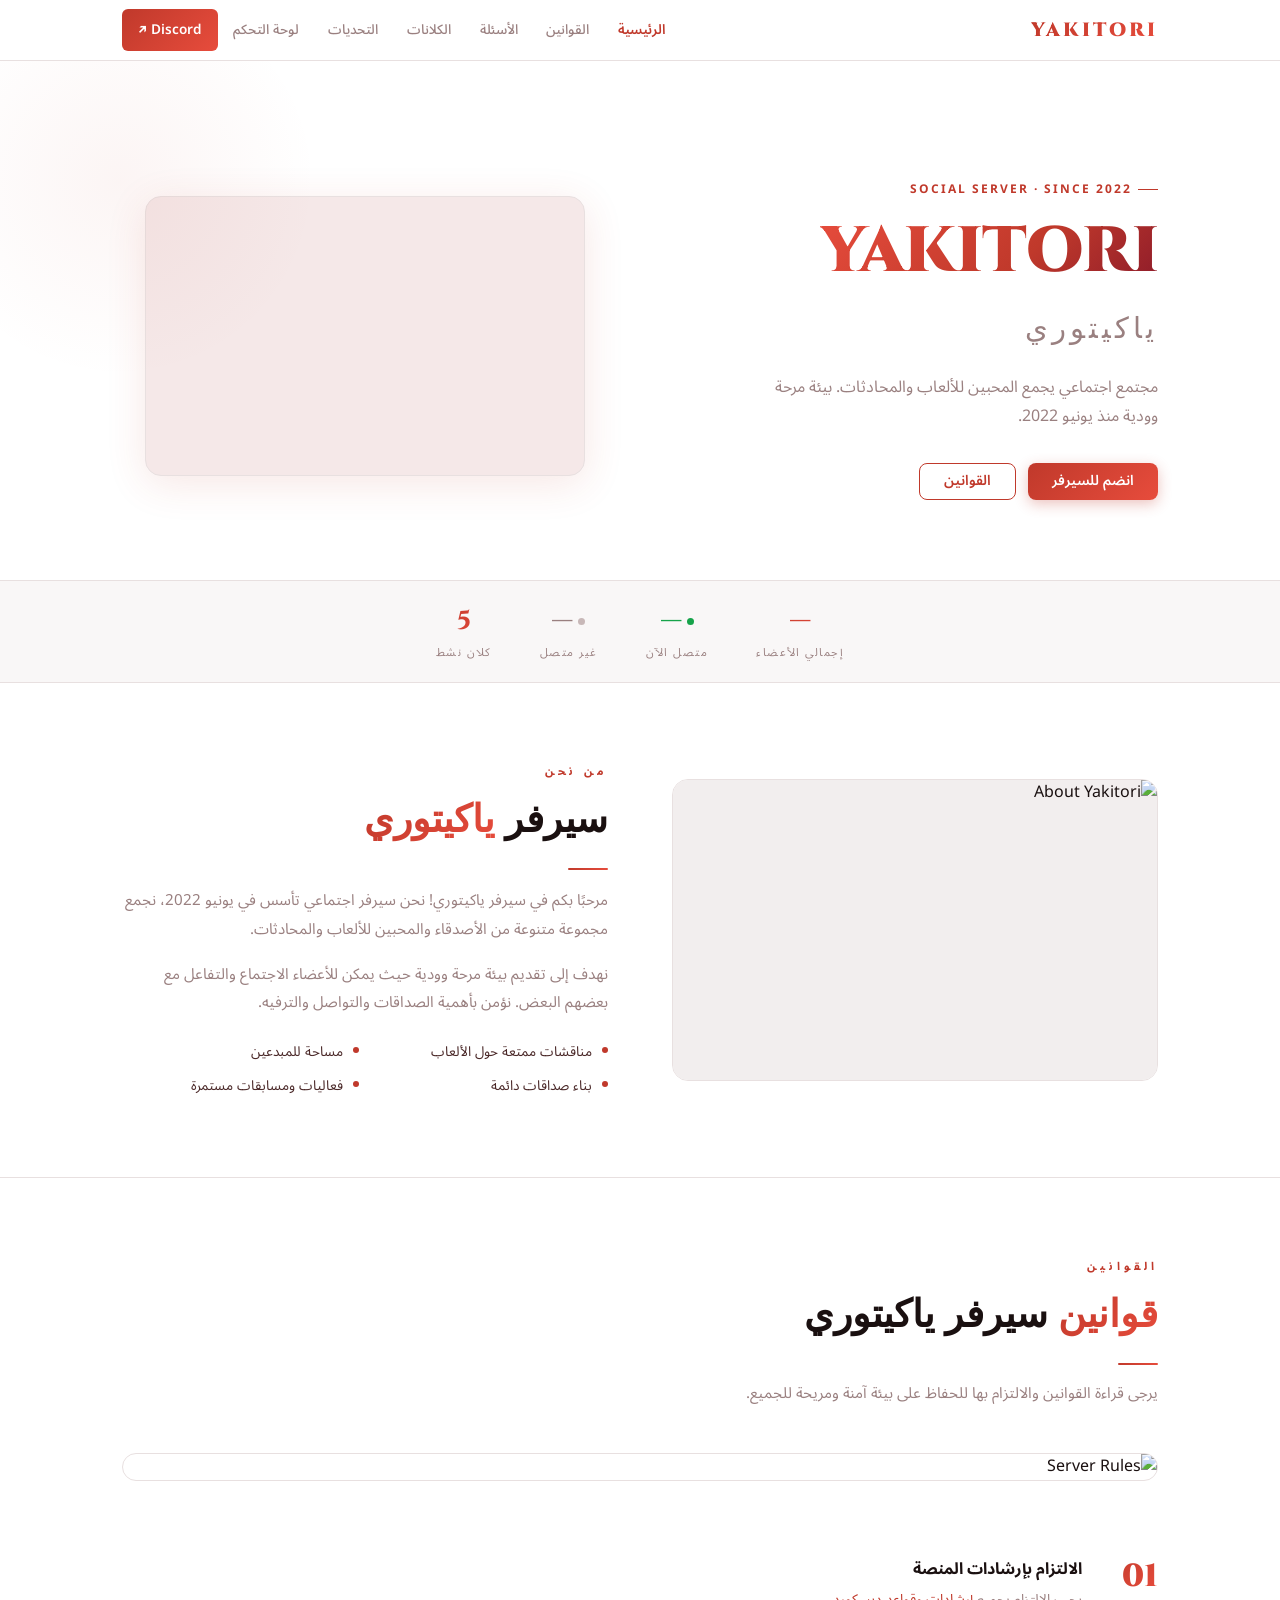
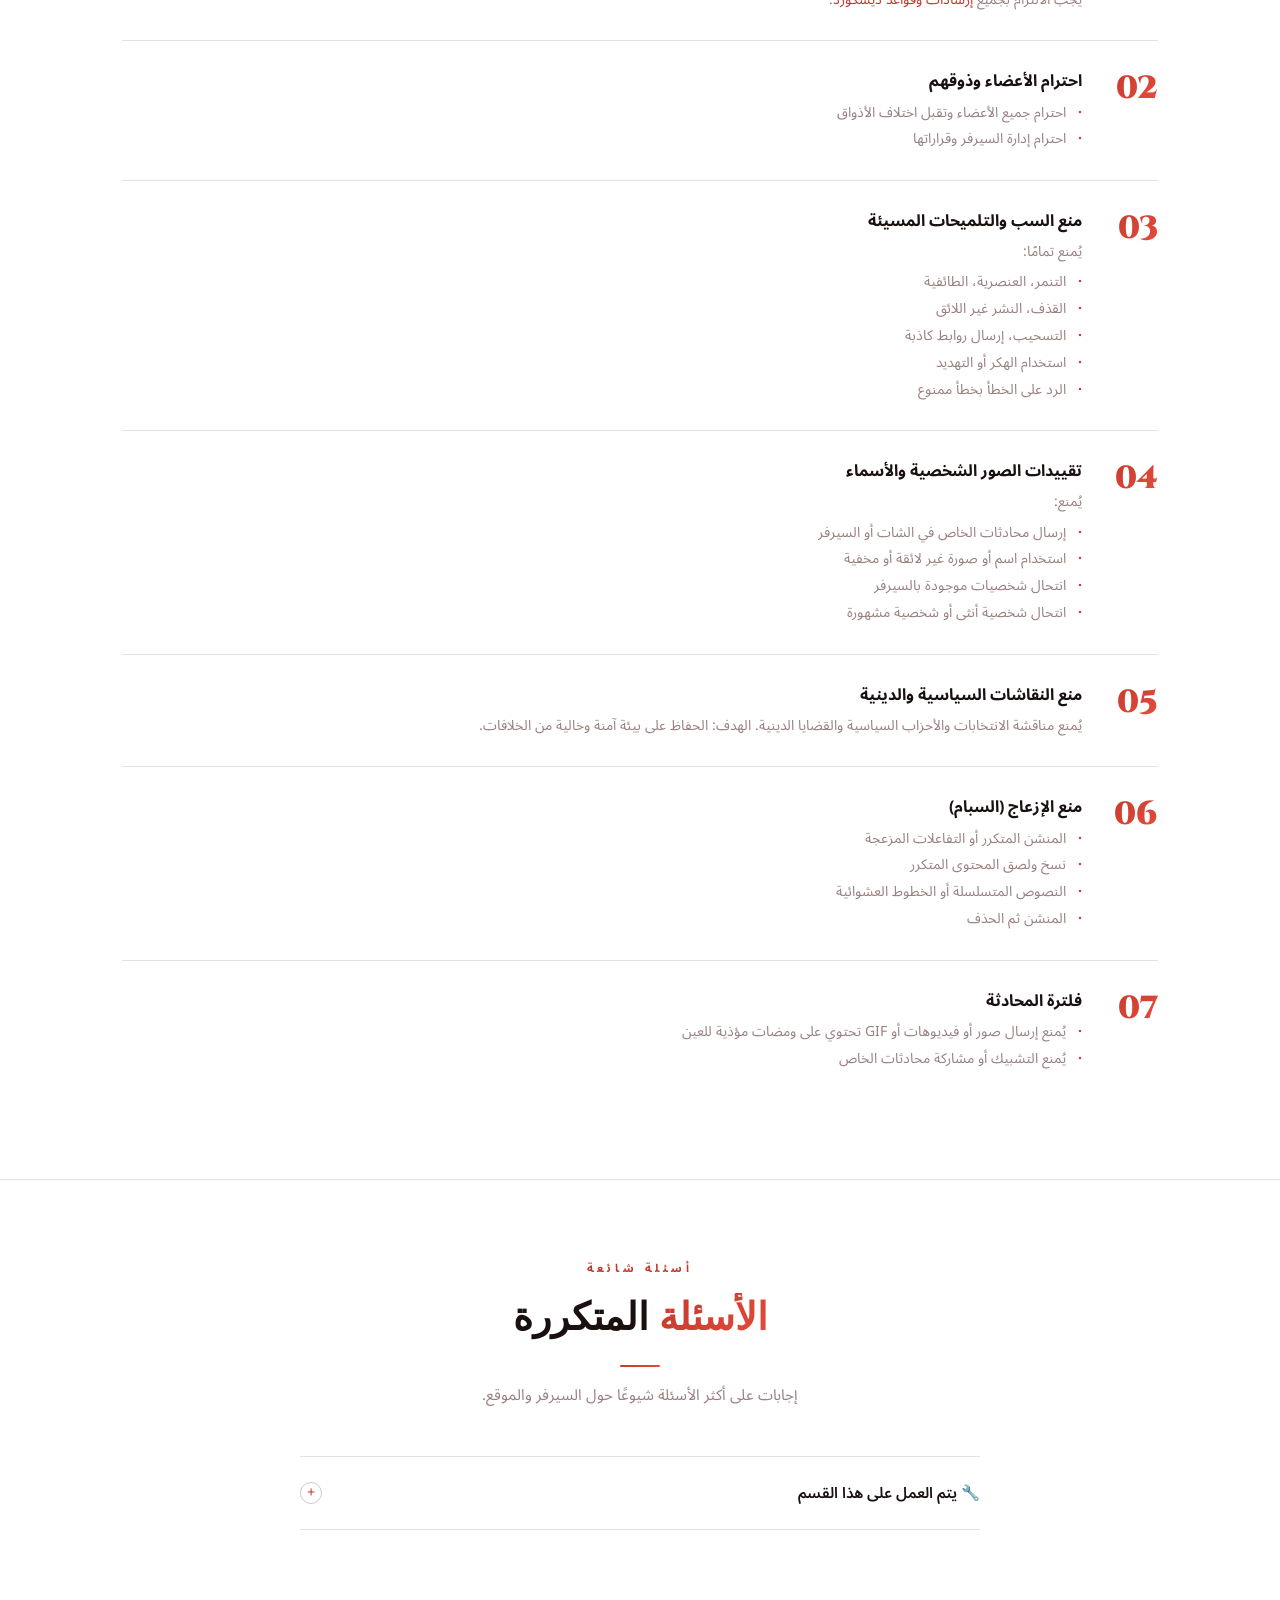
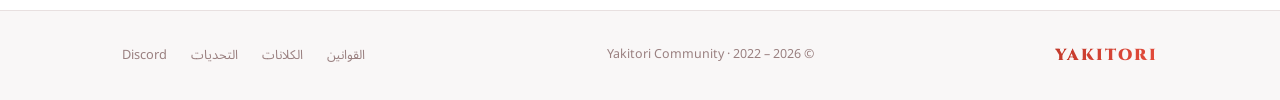
==== index.html @ 45f0eef2 "Create index.html" ====
<!DOCTYPE html>
<html lang="ar" dir="rtl">
<head>
<meta charset="UTF-8">
<meta name="viewport" content="width=device-width,initial-scale=1">
<title>Yakitori — الرئيسية</title>
<link rel="stylesheet" href="styles.css">
</head>
<body>

<!-- NAV -->
<nav>
  <div class="nav-inner">
    <a href="index.html" class="nav-logo">YAKITORI</a>
    <ul class="nav-links">
      <li><a href="index.html" class="active">الرئيسية</a></li>
      <li><a href="index.html#rules">القوانين</a></li>
      <li><a href="index.html#faq">الأسئلة</a></li>
      <li><a href="clans.html">الكلانات</a></li>
      <li><a href="challenges.html">التحديات</a></li>
      <li><a href="dashboard.html">لوحة التحكم</a></li>
      <li><a href="#" class="nav-discord">Discord ↗</a></li>
    </ul>
    <button class="nav-menu-btn" onclick="toggleMobileNav()">☰</button>
  </div>
  <div class="nav-mobile" id="mobileNav">
    <a href="index.html">الرئيسية</a>
    <a href="index.html#rules">القوانين</a>
    <a href="index.html#faq">الأسئلة</a>
    <a href="clans.html">الكلانات</a>
    <a href="challenges.html">التحديات</a>
    <a href="dashboard.html">لوحة التحكم</a>
    <a href="#">Discord ↗</a>
  </div>
</nav>

<!-- HERO -->
<section class="hero">
  <div class="hero-inner">
    <div class="hero-text">
      <div class="hero-tag">Social Server · Since 2022</div>
      <h1>
        <span class="grad">YAKITORI</span><br>
        <span style="font-size:.45em;font-weight:400;letter-spacing:4px;color:var(--muted)">ياكيتوري</span>
      </h1>
      <p class="hero-desc">مجتمع اجتماعي يجمع المحبين للألعاب والمحادثات. بيئة مرحة وودية منذ يونيو 2022.</p>
      <div class="hero-btns">
        <a href="#" class="btn btn-primary">انضم للسيرفر</a>
        <a href="index.html#rules" class="btn btn-outline">القوانين</a>
      </div>
    </div>
    <div class="hero-visual">
      <div class="hero-img-wrap">
        <img src="assets/server-rules-banner.webp" alt="Yakitori" onerror="this.style.display='none';this.parentElement.style.background='var(--red-dim)';this.parentElement.style.minHeight='280px'">
      </div>
    </div>
  </div>
</section>

<!-- STATS BAR -->
<div class="stats-bar">
  <div class="stats-inner">
    <div class="stat-item">
      <div class="stat-num red" id="totalMembers">—</div>
      <div class="stat-label">إجمالي الأعضاء</div>
    </div>
    <div class="stat-item">
      <div class="stat-num green"><span class="dot green"></span> <span id="onlineCount">—</span></div>
      <div class="stat-label">متصل الآن</div>
    </div>
    <div class="stat-item">
      <div class="stat-num gray"><span class="dot gray"></span> <span id="offlineCount">—</span></div>
      <div class="stat-label">غير متصل</div>
    </div>
    <div class="stat-item">
      <div class="stat-num red" id="clanCount">5</div>
      <div class="stat-label">كلان نشط</div>
    </div>
  </div>
</div>

<!-- ABOUT -->
<section class="section" id="about">
  <div class="page">
    <div class="about-grid">
      <div class="about-img">
        <img src="assets/about-banner.webp" alt="About Yakitori" onerror="this.style.height='300px';this.style.background='var(--light)';this.style.display='block'">
      </div>
      <div class="about-text">
        <div class="sec-label">من نحن</div>
        <h2 class="sec-title">سيرفر <span class="grad">ياكيتوري</span></h2>
        <div class="divider"></div>
        <p>مرحبًا بكم في سيرفر ياكيتوري! نحن سيرفر اجتماعي تأسس في يونيو 2022، نجمع مجموعة متنوعة من الأصدقاء والمحبين للألعاب والمحادثات.</p>
        <p>نهدف إلى تقديم بيئة مرحة وودية حيث يمكن للأعضاء الاجتماع والتفاعل مع بعضهم البعض. نؤمن بأهمية الصداقات والتواصل والترفيه.</p>
        <div class="about-features">
          <div class="about-feat"><div class="about-feat-dot"></div><span>مناقشات ممتعة حول الألعاب</span></div>
          <div class="about-feat"><div class="about-feat-dot"></div><span>مساحة للمبدعين</span></div>
          <div class="about-feat"><div class="about-feat-dot"></div><span>بناء صداقات دائمة</span></div>
          <div class="about-feat"><div class="about-feat-dot"></div><span>فعاليات ومسابقات مستمرة</span></div>
        </div>
      </div>
    </div>
  </div>
</section>

<hr class="sep" style="margin:0">

<!-- RULES -->
<section class="section" id="rules">
  <div class="page">
    <div class="sec-header">
      <div class="sec-label">القوانين</div>
      <h2 class="sec-title"><span class="grad">قوانين</span> سيرفر ياكيتوري</h2>
      <div class="divider"></div>
      <p class="sec-sub">يرجى قراءة القوانين والالتزام بها للحفاظ على بيئة آمنة ومريحة للجميع.</p>
    </div>

    <div class="rules-hero">
      <img src="assets/server-rules-banner.webp" alt="Server Rules">
    </div>

    <div class="rule-list">
      <div class="rule-item">
        <div class="rule-num">01</div>
        <div class="rule-body">
          <h3>الالتزام بإرشادات المنصة</h3>
          <p>يجب الالتزام بجميع <a href="https://discord.com/terms" style="color:var(--red)">إرشادات وقواعد ديسكورد</a>.</p>
        </div>
      </div>
      <div class="rule-item">
        <div class="rule-num">02</div>
        <div class="rule-body">
          <h3>احترام الأعضاء وذوقهم</h3>
          <ul>
            <li>احترام جميع الأعضاء وتقبل اختلاف الأذواق</li>
            <li>احترام إدارة السيرفر وقراراتها</li>
          </ul>
        </div>
      </div>
      <div class="rule-item">
        <div class="rule-num">03</div>
        <div class="rule-body">
          <h3>منع السب والتلميحات المسيئة</h3>
          <p>يُمنع تمامًا:</p>
          <ul>
            <li>التنمر، العنصرية، الطائفية</li>
            <li>القذف، النشر غير اللائق</li>
            <li>التسحيب، إرسال روابط كاذبة</li>
            <li>استخدام الهكر أو التهديد</li>
            <li>الرد على الخطأ بخطأ ممنوع</li>
          </ul>
        </div>
      </div>
      <div class="rule-item">
        <div class="rule-num">04</div>
        <div class="rule-body">
          <h3>تقييدات الصور الشخصية والأسماء</h3>
          <p>يُمنع:</p>
          <ul>
            <li>إرسال محادثات الخاص في الشات أو السيرفر</li>
            <li>استخدام اسم أو صورة غير لائقة أو مخفية</li>
            <li>انتحال شخصيات موجودة بالسيرفر</li>
            <li>انتحال شخصية أنثى أو شخصية مشهورة</li>
          </ul>
        </div>
      </div>
      <div class="rule-item">
        <div class="rule-num">05</div>
        <div class="rule-body">
          <h3>منع النقاشات السياسية والدينية</h3>
          <p>يُمنع مناقشة الانتخابات والأحزاب السياسية والقضايا الدينية. الهدف: الحفاظ على بيئة آمنة وخالية من الخلافات.</p>
        </div>
      </div>
      <div class="rule-item">
        <div class="rule-num">06</div>
        <div class="rule-body">
          <h3>منع الإزعاج (السبام)</h3>
          <ul>
            <li>المنشن المتكرر أو التفاعلات المزعجة</li>
            <li>نسخ ولصق المحتوى المتكرر</li>
            <li>النصوص المتسلسلة أو الخطوط العشوائية</li>
            <li>المنشن ثم الحذف</li>
          </ul>
        </div>
      </div>
      <div class="rule-item">
        <div class="rule-num">07</div>
        <div class="rule-body">
          <h3>فلترة المحادثة</h3>
          <ul>
            <li>يُمنع إرسال صور أو فيديوهات أو GIF تحتوي على ومضات مؤذية للعين</li>
            <li>يُمنع التشبيك أو مشاركة محادثات الخاص</li>
          </ul>
        </div>
      </div>
    </div>
  </div>
</section>

<hr class="sep" style="margin:0">

<!-- FAQ -->
<section class="section" id="faq">
  <div class="page">
    <div class="sec-header center">
      <div class="sec-label">أسئلة شائعة</div>
      <h2 class="sec-title"><span class="grad">الأسئلة</span> المتكررة</h2>
      <div class="divider center"></div>
      <p class="sec-sub">إجابات على أكثر الأسئلة شيوعًا حول السيرفر والموقع.</p>
    </div>
    <div style="max-width:680px;margin:0 auto">
      <div class="faq-list" id="faqList">
        <!-- يتم العمل عليها -->
        <div class="faq-item">
          <button class="faq-btn" onclick="toggleFaq(this)">
            <span class="faq-q-text">🔧 يتم العمل على هذا القسم</span>
            <span class="faq-icon">+</span>
          </button>
          <div class="faq-answer"><div class="faq-answer-inner">سيتم إضافة الأسئلة الشائعة قريبًا. ترقبوا التحديثات!</div></div>
        </div>
      </div>
    </div>
  </div>
</section>

<!-- FOOTER -->
<footer>
  <div class="footer-inner">
    <div class="footer-logo">YAKITORI</div>
    <div class="footer-copy">© Yakitori Community · 2022 – 2026</div>
    <div class="footer-links">
      <a href="index.html#rules">القوانين</a>
      <a href="clans.html">الكلانات</a>
      <a href="challenges.html">التحديات</a>
      <a href="#">Discord</a>
    </div>
  </div>
</footer>

<div class="toast" id="toast"></div>

<script>
function toggleMobileNav(){
  document.getElementById('mobileNav').classList.toggle('open');
}
function toggleFaq(btn){
  const item = btn.closest('.faq-item');
  const isOpen = item.classList.contains('open');
  document.querySelectorAll('.faq-item.open').forEach(i=>i.classList.remove('open'));
  if(!isOpen) item.classList.add('open');
}
function showToast(msg){
  const t=document.getElementById('toast');
  t.textContent=msg; t.classList.add('show');
  setTimeout(()=>t.classList.remove('show'),3000);
}

// Simulate stats (replace with bot API later)
function loadStats(){
  // TODO: replace with actual Discord bot API endpoint
  document.getElementById('totalMembers').textContent = '—';
  document.getElementById('onlineCount').textContent = '—';
  document.getElementById('offlineCount').textContent = '—';
  // When bot is ready:
  // fetch('/api/stats').then(r=>r.json()).then(d=>{...})
}
loadStats();
</script>
</body>
</html>
---- styles.css ----
@import url('https://fonts.googleapis.com/css2?family=Cinzel:wght@400;600;700;900&family=Noto+Sans+Arabic:wght@300;400;500;600;700&family=Outfit:wght@300;400;500;600;700;800&display=swap');

:root {
  --white:#ffffff;--off:#f9f7f7;--light:#f2eeee;--border:#e8e0e0;--border2:#d4c8c8;
  --red:#c0392b;--red2:#e74c3c;--red-dim:#f5e8e8;--red-mid:#fadada;
  --grad:linear-gradient(135deg,#c0392b,#e74c3c);
  --grad2:linear-gradient(135deg,#e74c3c,#c0392b 60%,#8b1a2a);
  --text:#1a1010;--text2:#4a2828;--muted:#9a8080;--muted2:#c8b8b8;
  --radius:8px;--radius-lg:16px;
  --shadow:0 2px 16px rgba(192,57,43,0.08);--shadow2:0 8px 40px rgba(192,57,43,0.12);
}
*,*::before,*::after{box-sizing:border-box;margin:0;padding:0}
html{scroll-behavior:smooth}
body{font-family:'Noto Sans Arabic','Outfit',sans-serif;background:var(--white);color:var(--text);direction:rtl;line-height:1.6;overflow-x:hidden;-webkit-font-smoothing:antialiased}
img{display:block;max-width:100%}
a{text-decoration:none;color:inherit}
.en{font-family:'Cinzel','Outfit',serif;direction:ltr;display:inline-block}

/* NAV */
nav{position:sticky;top:0;z-index:200;background:rgba(255,255,255,0.93);backdrop-filter:blur(16px);border-bottom:1px solid var(--border)}
.nav-inner{max-width:1100px;margin:0 auto;padding:0 2rem;height:60px;display:flex;align-items:center;justify-content:space-between}
.nav-logo{font-family:'Cinzel',serif;font-weight:900;font-size:1.2rem;letter-spacing:3px;background:var(--grad);-webkit-background-clip:text;-webkit-text-fill-color:transparent;background-clip:text;text-transform:uppercase}
.nav-links{display:flex;align-items:center;gap:.1rem;list-style:none}
.nav-links a{padding:.4rem .85rem;font-size:.85rem;font-weight:500;color:var(--muted);border-radius:6px;transition:all .2s;white-space:nowrap}
.nav-links a:hover{color:var(--red);background:var(--red-dim)}
.nav-links a.active{color:var(--red);font-weight:600}
.nav-discord{background:var(--grad)!important;color:white!important;font-weight:600!important;padding:.4rem 1rem!important}
.nav-discord:hover{opacity:.88;transform:translateY(-1px)}
.nav-menu-btn{display:none;background:none;border:none;cursor:pointer;color:var(--text);font-size:1.4rem;line-height:1}
.nav-mobile{display:none;flex-direction:column;background:white;border-bottom:1px solid var(--border);padding:.75rem 2rem 1rem;gap:.25rem}
.nav-mobile a{padding:.6rem .85rem;font-size:.9rem;font-weight:500;color:var(--muted);border-radius:6px;transition:all .2s;display:block}
.nav-mobile a:hover{color:var(--red);background:var(--red-dim)}
.nav-mobile.open{display:flex}

/* LAYOUT */
.page{max-width:1100px;margin:0 auto;padding:0 2rem}
.section{padding:5rem 0}
.section-sm{padding:3rem 0}
.sec-label{font-size:.7rem;font-weight:700;letter-spacing:4px;text-transform:uppercase;color:var(--red);margin-bottom:.6rem}
.sec-title{font-family:'Cinzel',serif;font-size:clamp(1.6rem,3.5vw,2.4rem);font-weight:700;color:var(--text);margin-bottom:.5rem}
.sec-title .grad{background:var(--grad);-webkit-background-clip:text;-webkit-text-fill-color:transparent;background-clip:text}
.sec-sub{font-size:.95rem;color:var(--muted);max-width:520px}
.sec-header{margin-bottom:3rem}
.sec-header.center{text-align:center}
.sec-header.center .sec-sub{margin:0 auto}
.divider{width:40px;height:2px;background:var(--grad);margin:1rem 0;border-radius:2px}
.divider.center{margin:1rem auto}
.sep{border:none;border-top:1px solid var(--border);margin:2.5rem 0}

/* BUTTONS */
.btn{display:inline-flex;align-items:center;gap:.45rem;padding:.65rem 1.5rem;border-radius:var(--radius);font-size:.875rem;font-weight:600;cursor:pointer;border:none;font-family:inherit;transition:all .22s;line-height:1;white-space:nowrap}
.btn-primary{background:var(--grad);color:white;box-shadow:0 4px 14px rgba(192,57,43,.3)}
.btn-primary:hover{transform:translateY(-2px);box-shadow:0 6px 20px rgba(192,57,43,.4)}
.btn-outline{background:white;color:var(--red);border:1.5px solid var(--red)}
.btn-outline:hover{background:var(--red-dim)}
.btn-ghost{background:none;color:var(--muted);border:1px solid var(--border)}
.btn-ghost:hover{border-color:var(--border2);color:var(--text)}
.btn-sm{padding:.45rem 1rem;font-size:.8rem}
.btn-danger{background:#fee2e2;color:#dc2626;border:1px solid #fecaca}
.btn-danger:hover{background:#fecaca}

/* CARDS */
.card{background:white;border:1px solid var(--border);border-radius:var(--radius-lg);padding:1.75rem;transition:all .25s}
.card:hover{border-color:var(--border2);box-shadow:var(--shadow2);transform:translateY(-3px)}
.card-flat{background:var(--off);border-radius:var(--radius-lg);padding:1.75rem}
.badge{display:inline-flex;align-items:center;gap:.3rem;padding:.25rem .7rem;border-radius:100px;font-size:.72rem;font-weight:600;letter-spacing:.5px}
.badge-red{background:var(--red-dim);color:var(--red);border:1px solid var(--red-mid)}
.badge-gray{background:var(--light);color:var(--muted)}
.dot{display:inline-block;width:7px;height:7px;border-radius:50%;vertical-align:middle}
.dot.green{background:#16a34a;animation:blink 2s infinite}
.dot.gray{background:var(--muted2)}
@keyframes blink{0%,100%{opacity:1}50%{opacity:.3}}

/* HERO */
.hero{padding:7rem 0 5rem;border-bottom:1px solid var(--border);position:relative;overflow:hidden}
.hero::before{content:'';position:absolute;top:-80px;left:-80px;width:400px;height:400px;background:radial-gradient(circle,rgba(192,57,43,.05) 0%,transparent 70%);pointer-events:none}
.hero-inner{max-width:1100px;margin:0 auto;padding:0 2rem;display:grid;grid-template-columns:1fr 1fr;gap:4rem;align-items:center}
.hero-tag{display:inline-flex;align-items:center;gap:.4rem;font-size:.75rem;font-weight:700;letter-spacing:2px;text-transform:uppercase;color:var(--red);margin-bottom:1.25rem}
.hero-tag::before{content:'';display:inline-block;width:20px;height:1.5px;background:var(--red)}
.hero h1{font-family:'Cinzel',serif;font-size:clamp(2.5rem,5vw,4rem);font-weight:900;letter-spacing:-1px;line-height:1.05;margin-bottom:1.25rem}
.hero h1 .grad{background:var(--grad2);-webkit-background-clip:text;-webkit-text-fill-color:transparent;background-clip:text}
.hero-desc{font-size:1rem;color:var(--muted);line-height:1.8;margin-bottom:2rem;max-width:420px}
.hero-btns{display:flex;gap:.75rem;flex-wrap:wrap}
.hero-visual{display:flex;justify-content:center}
.hero-img-wrap{width:100%;max-width:440px;border-radius:var(--radius-lg);overflow:hidden;border:1px solid var(--border);box-shadow:var(--shadow2)}
.hero-img-wrap img{width:100%;height:280px;object-fit:cover}

/* STATS BAR */
.stats-bar{background:var(--off);border-bottom:1px solid var(--border);padding:1.25rem 0}
.stats-inner{max-width:1100px;margin:0 auto;padding:0 2rem;display:flex;justify-content:center;gap:3rem;flex-wrap:wrap}
.stat-item{text-align:center}
.stat-num{font-family:'Cinzel',serif;font-size:1.6rem;font-weight:700}
.stat-num.red{background:var(--grad);-webkit-background-clip:text;-webkit-text-fill-color:transparent;background-clip:text}
.stat-num.green{color:#16a34a}
.stat-num.gray{color:var(--muted)}
.stat-label{font-size:.7rem;color:var(--muted);letter-spacing:1.5px;text-transform:uppercase;margin-top:.15rem}

/* RULES */
.rules-hero{width:100%;border-radius:var(--radius-lg);overflow:hidden;margin-bottom:3rem;max-height:320px;border:1px solid var(--border)}
.rules-hero img{width:100%;height:100%;object-fit:cover}
.rule-list{display:flex;flex-direction:column;gap:0}
.rule-item{display:grid;grid-template-columns:56px 1fr;gap:1.25rem;align-items:flex-start;padding:1.75rem 0;border-bottom:1px solid var(--border)}
.rule-item:last-child{border-bottom:none}
.rule-num{font-family:'Cinzel',serif;font-size:2rem;font-weight:900;background:var(--grad);-webkit-background-clip:text;-webkit-text-fill-color:transparent;background-clip:text;line-height:1;padding-top:4px}
.rule-body h3{font-size:1rem;font-weight:700;color:var(--text);margin-bottom:.35rem}
.rule-body p,.rule-body li{font-size:.875rem;color:var(--muted);line-height:1.75}
.rule-body ul{list-style:none;margin-top:.35rem;display:flex;flex-direction:column;gap:.15rem}
.rule-body ul li{padding-right:1rem;position:relative}
.rule-body ul li::before{content:'·';position:absolute;right:0;color:var(--red);font-weight:700}

/* FAQ */
.faq-list{display:flex;flex-direction:column;gap:0}
.faq-item{border-bottom:1px solid var(--border)}
.faq-item:first-child{border-top:1px solid var(--border)}
.faq-btn{width:100%;background:none;border:none;cursor:pointer;font-family:inherit;display:flex;justify-content:space-between;align-items:center;padding:1.25rem 0;text-align:right;gap:1rem;transition:color .2s}
.faq-q-text{font-size:.95rem;font-weight:600;color:var(--text)}
.faq-btn:hover .faq-q-text{color:var(--red)}
.faq-icon{flex-shrink:0;width:22px;height:22px;border-radius:50%;border:1.5px solid var(--border2);display:flex;align-items:center;justify-content:center;font-size:.9rem;color:var(--red);transition:all .25s}
.faq-item.open .faq-icon{background:var(--red);color:white;border-color:var(--red);transform:rotate(45deg)}
.faq-answer{max-height:0;overflow:hidden;transition:max-height .35s ease}
.faq-answer-inner{padding-bottom:1.25rem;font-size:.875rem;color:var(--muted);line-height:1.8}
.faq-item.open .faq-answer{max-height:400px}

/* ABOUT */
.about-grid{display:grid;grid-template-columns:1fr 1fr;gap:4rem;align-items:center}
.about-img{border-radius:var(--radius-lg);overflow:hidden;border:1px solid var(--border)}
.about-img img{width:100%;height:300px;object-fit:cover}
.about-text p{font-size:.95rem;color:var(--muted);line-height:1.9;margin-bottom:1rem}
.about-features{display:grid;grid-template-columns:1fr 1fr;gap:.75rem;margin-top:1.5rem}
.about-feat{display:flex;align-items:flex-start;gap:.6rem;font-size:.85rem;color:var(--text2)}
.about-feat-dot{width:6px;height:6px;border-radius:50%;background:var(--red);margin-top:6px;flex-shrink:0}

/* CLANS */
.clans-grid{display:grid;grid-template-columns:repeat(auto-fill,minmax(300px,1fr));gap:1.5rem}
.clan-card{background:white;border:1px solid var(--border);border-radius:var(--radius-lg);overflow:hidden;transition:all .25s}
.clan-card:hover{border-color:var(--border2);box-shadow:var(--shadow2);transform:translateY(-4px)}
.clan-banner{width:100%;height:160px;object-fit:cover;display:block;background:var(--light)}
.clan-body{padding:1.5rem}
.clan-name{font-family:'Cinzel',serif;font-size:1.1rem;font-weight:700;margin-bottom:.75rem;display:flex;align-items:center;gap:.5rem}
.clan-symbol{width:28px;height:28px;border-radius:50%;background:var(--red-dim);display:flex;align-items:center;justify-content:center;font-size:.9rem;color:var(--red);font-weight:700;border:1px solid var(--red-mid);flex-shrink:0}
.clan-desc{font-size:.84rem;color:var(--muted);line-height:1.75;margin-bottom:1rem}
.clan-features{list-style:none;display:flex;flex-direction:column;gap:.3rem;margin-bottom:1rem}
.clan-features li{font-size:.8rem;color:var(--text2);padding-right:.9rem;position:relative}
.clan-features li::before{content:'✦';position:absolute;right:0;font-size:.6rem;color:var(--red);top:2px}
.clan-rules-toggle{width:100%;background:var(--off);border:1px solid var(--border);border-radius:6px;padding:.5rem .75rem;font-size:.8rem;font-weight:600;color:var(--muted);cursor:pointer;font-family:inherit;text-align:right;display:flex;justify-content:space-between;transition:all .2s}
.clan-rules-toggle:hover{border-color:var(--border2);color:var(--text)}
.clan-rules-body{max-height:0;overflow:hidden;transition:max-height .3s}
.clan-rules-body.open{max-height:400px}
.clan-rules-list{list-style:none;padding:.75rem 0 0;display:flex;flex-direction:column;gap:.3rem}
.clan-rules-list li{font-size:.8rem;color:var(--muted);padding-right:1.1rem;position:relative;line-height:1.6}
.clan-rules-list li::before{content:'⛔';position:absolute;right:0;font-size:.6rem;top:3px}

/* CHALLENGES */
.challenges-grid{display:grid;grid-template-columns:repeat(3,1fr);gap:1.25rem}
.challenge-col-header{padding:.875rem 1.25rem;border-radius:var(--radius) var(--radius) 0 0;display:flex;align-items:center;justify-content:space-between;border:1px solid var(--border);border-bottom:none}
.challenge-col-header.easy{background:#f0fdf4;border-color:#bbf7d0}
.challenge-col-header.medium{background:#fffbeb;border-color:#fde68a}
.challenge-col-header.hard{background:#fff1f2;border-color:#fecdd3}
.col-label{font-weight:700;font-size:.875rem}
.col-label.easy{color:#16a34a}
.col-label.medium{color:#d97706}
.col-label.hard{color:var(--red)}
.challenge-card{padding:1.1rem 1.25rem;border:1px solid var(--border);border-top:none;background:white;transition:background .2s}
.challenge-card:last-child{border-radius:0 0 var(--radius) var(--radius)}
.challenge-card:hover{background:var(--off)}
.ch-title{font-size:.875rem;font-weight:700;color:var(--text);margin-bottom:.3rem}
.ch-desc{font-size:.78rem;color:var(--muted);line-height:1.6;margin-bottom:.6rem}
.ch-rewards{display:flex;gap:.4rem;flex-wrap:wrap}
.ch-reward{font-size:.7rem;font-weight:600;padding:.18rem .5rem;border-radius:100px;background:var(--red-dim);color:var(--red);border:1px solid var(--red-mid)}

/* WHEEL */
.wheel-wrap{background:var(--off);border:1px solid var(--border);border-radius:var(--radius-lg);padding:3rem 2rem;text-align:center;max-width:440px;margin:0 auto}
.wheel-canvas-wrap{position:relative;width:280px;height:280px;margin:1.5rem auto}
#wheelCanvas{border-radius:50%;box-shadow:var(--shadow2)}
.wheel-needle{position:absolute;top:-16px;left:50%;transform:translateX(-50%);font-size:1.6rem}
.wheel-result{margin-top:1rem;font-size:1rem;font-weight:700;color:var(--text);min-height:24px}
.wheel-next{font-size:.8rem;color:var(--muted);margin-top:.35rem}

/* REVIEWS */
.reviews-grid{display:grid;grid-template-columns:repeat(auto-fill,minmax(240px,1fr));gap:1.25rem;margin-bottom:2rem}
.review-card{background:white;border:1px solid var(--border);border-radius:var(--radius-lg);padding:1.5rem}
.review-stars{color:#f59e0b;font-size:.9rem;margin-bottom:.6rem;letter-spacing:2px}
.review-text{font-size:.875rem;color:var(--muted);line-height:1.75;margin-bottom:1rem}
.review-author{font-size:.8rem;font-weight:700;color:var(--text2)}
.review-form{background:var(--off);border:1px solid var(--border);border-radius:var(--radius-lg);padding:2rem;max-width:520px}
.review-form h3{font-size:1rem;font-weight:700;margin-bottom:1.5rem}
.form-group{margin-bottom:1rem}
.form-group label{display:block;font-size:.8rem;font-weight:600;color:var(--text2);margin-bottom:.4rem}
.form-group textarea,.form-group select{width:100%;padding:.65rem .9rem;border:1px solid var(--border);border-radius:var(--radius);font-family:inherit;font-size:.875rem;background:white;color:var(--text);outline:none;transition:border-color .2s;resize:vertical;direction:rtl}
.form-group textarea:focus,.form-group select:focus{border-color:var(--red)}
.stars-input{display:flex;gap:.25rem;margin-bottom:.25rem}
.star-btn{background:none;border:none;cursor:pointer;font-size:1.4rem;color:var(--muted2);transition:color .15s;padding:0}
.star-btn.active{color:#f59e0b}

/* DASHBOARD */
.dash-layout{display:grid;grid-template-columns:200px 1fr;gap:2.5rem;min-height:70vh}
.dash-sidebar{border-left:1px solid var(--border);padding-left:2rem}
.dash-sidebar-title{font-size:.7rem;letter-spacing:2px;text-transform:uppercase;color:var(--muted);font-weight:700;margin-bottom:.75rem;padding:0 .5rem}
.dash-nav{list-style:none;display:flex;flex-direction:column;gap:.1rem}
.dash-nav a{display:flex;align-items:center;gap:.6rem;padding:.55rem .75rem;border-radius:6px;font-size:.875rem;font-weight:500;color:var(--muted);transition:all .2s}
.dash-nav a:hover{color:var(--text);background:var(--off)}
.dash-nav a.active{color:var(--red);background:var(--red-dim);font-weight:600}
.dash-section{display:none}
.dash-section.active{display:block}
.dash-grid-2{display:grid;grid-template-columns:1fr 1fr;gap:1rem}
.dash-grid-3{display:grid;grid-template-columns:repeat(3,1fr);gap:1rem}
.dash-card{background:white;border:1px solid var(--border);border-radius:var(--radius-lg);padding:1.5rem}
.dash-card h4{font-size:.72rem;font-weight:700;letter-spacing:1px;text-transform:uppercase;color:var(--muted);margin-bottom:.5rem}
.dash-card .big-num{font-family:'Cinzel',serif;font-size:2rem;font-weight:700;background:var(--grad);-webkit-background-clip:text;-webkit-text-fill-color:transparent;background-clip:text}
.dash-card .sub-text{font-size:.78rem;color:var(--muted);margin-top:.25rem}
.dash-table{width:100%;border-collapse:collapse;font-size:.85rem}
.dash-table th{text-align:right;padding:.6rem .75rem;font-size:.72rem;font-weight:700;letter-spacing:1px;text-transform:uppercase;color:var(--muted);border-bottom:1px solid var(--border);white-space:nowrap}
.dash-table td{padding:.75rem;border-bottom:1px solid var(--border);color:var(--text2)}
.dash-table tr:last-child td{border-bottom:none}
.dash-table tr:hover td{background:var(--off)}
.wip-banner{background:var(--off);border:1px dashed var(--border2);border-radius:var(--radius-lg);padding:4rem 2rem;text-align:center}
.wip-icon{font-size:2.5rem;margin-bottom:1rem}
.wip-title{font-family:'Cinzel',serif;font-size:1.2rem;font-weight:700;margin-bottom:.5rem}
.wip-sub{font-size:.875rem;color:var(--muted)}

/* FOOTER */
footer{border-top:1px solid var(--border);padding:2rem 0;background:var(--off)}
.footer-inner{max-width:1100px;margin:0 auto;padding:0 2rem;display:flex;justify-content:space-between;align-items:center;flex-wrap:wrap;gap:1rem}
.footer-logo{font-family:'Cinzel',serif;font-weight:900;font-size:1rem;letter-spacing:2px;background:var(--grad);-webkit-background-clip:text;-webkit-text-fill-color:transparent;background-clip:text}
.footer-copy{font-size:.78rem;color:var(--muted)}
.footer-links{display:flex;gap:1.5rem}
.footer-links a{font-size:.8rem;color:var(--muted);transition:color .2s}
.footer-links a:hover{color:var(--red)}

/* TOAST */
.toast{position:fixed;bottom:2rem;left:50%;transform:translateX(-50%) translateY(20px);background:var(--text);color:white;padding:.75rem 1.5rem;border-radius:100px;font-size:.875rem;font-weight:600;opacity:0;pointer-events:none;transition:all .3s;z-index:999;white-space:nowrap}
.toast.show{opacity:1;transform:translateX(-50%) translateY(0)}

/* RESPONSIVE */
@media(max-width:768px){
  .nav-links{display:none}
  .nav-menu-btn{display:flex}
  .hero-inner{grid-template-columns:1fr;gap:2rem}
  .hero-visual{display:none}
  .hero{padding:4rem 0 3rem}
  .about-grid,.challenges-grid{grid-template-columns:1fr}
  .clans-grid{grid-template-columns:1fr}
  .dash-layout{grid-template-columns:1fr}
  .dash-sidebar{border-left:none;padding-left:0;border-bottom:1px solid var(--border);padding-bottom:1rem}
  .dash-nav{flex-direction:row;flex-wrap:wrap}
  .dash-grid-2,.dash-grid-3{grid-template-columns:1fr}
  .stats-inner{gap:1.5rem}
  .section{padding:3rem 0}
}
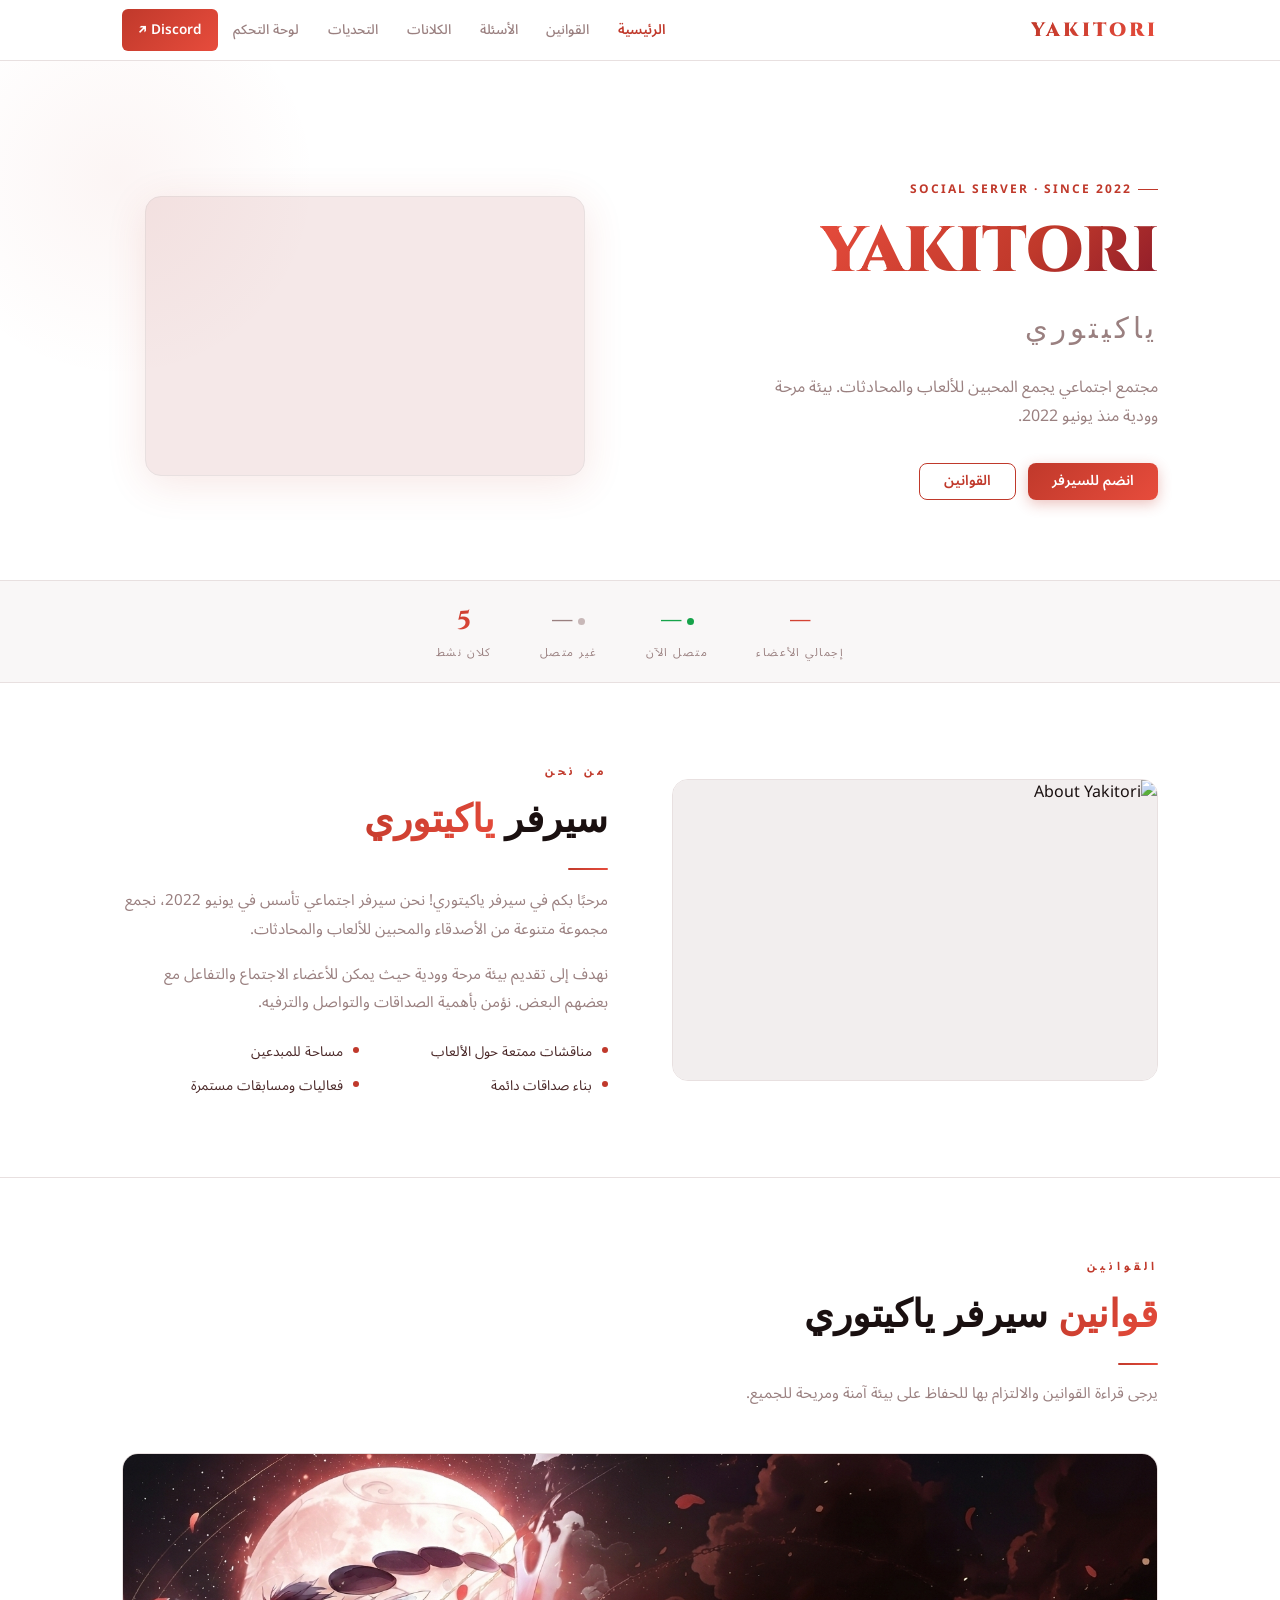
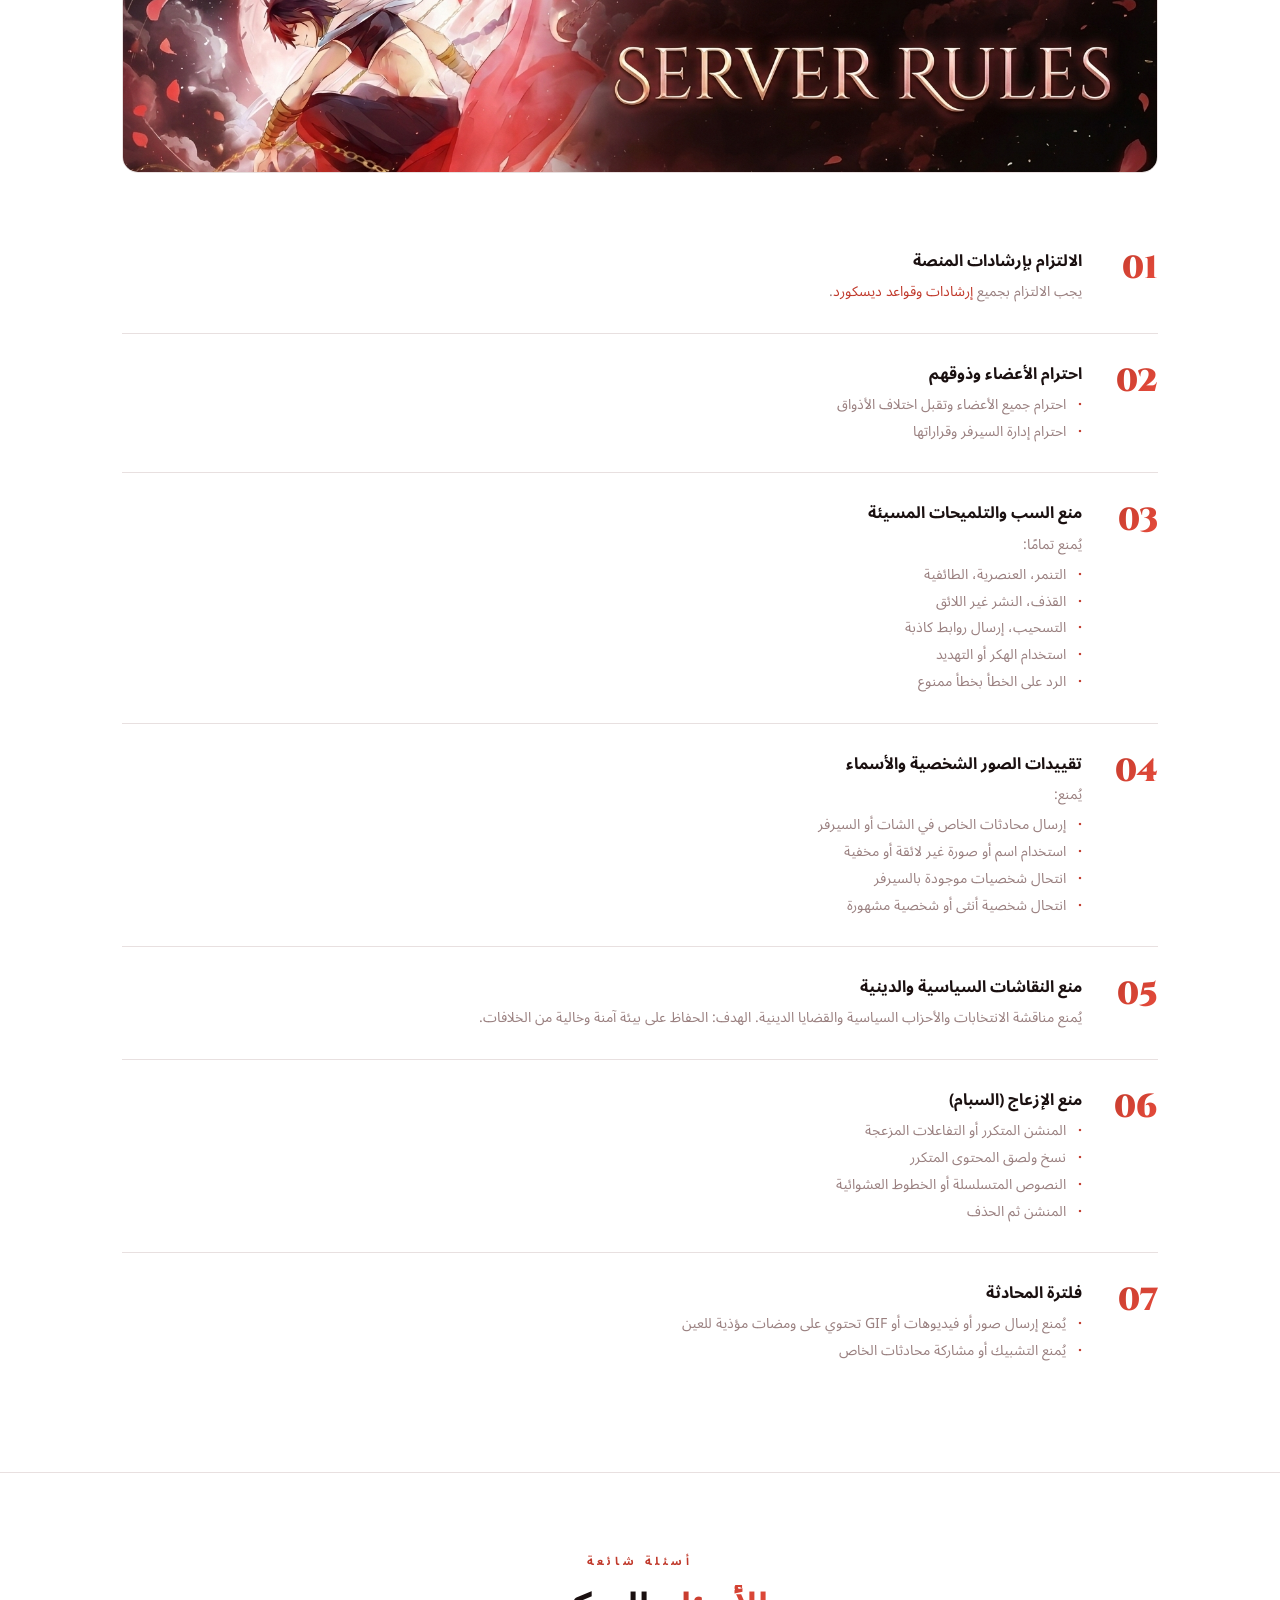
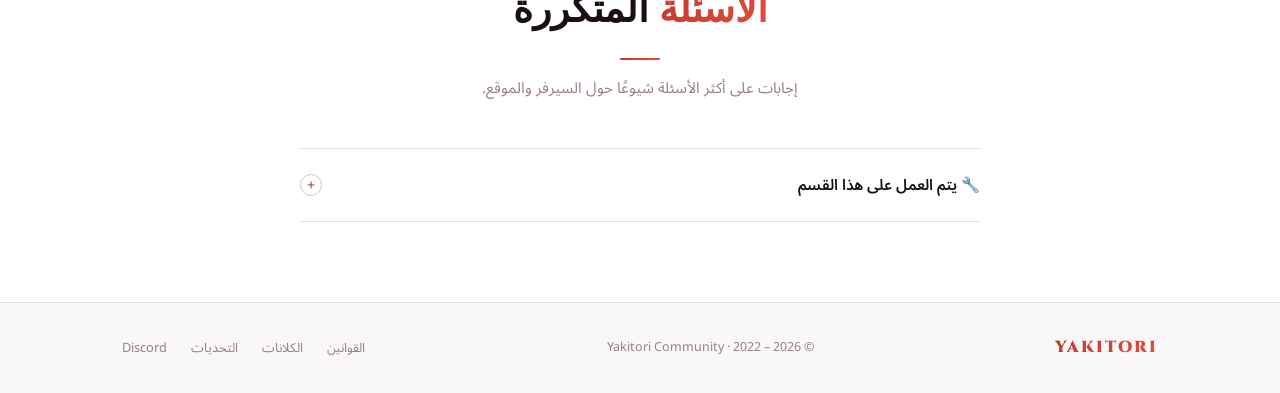
==== commit 32e34189: "Update index.html" ====
--- a/index.html
+++ b/index.html
@@ -116,7 +116,7 @@
     </div>
 
     <div class="rules-hero">
-      <img src="assets/server-rules-banner.webp" alt="Server Rules">
+<img src="assets/img/server-rules-banner.webp" alt="Server Rules">
     </div>
 
     <div class="rule-list">
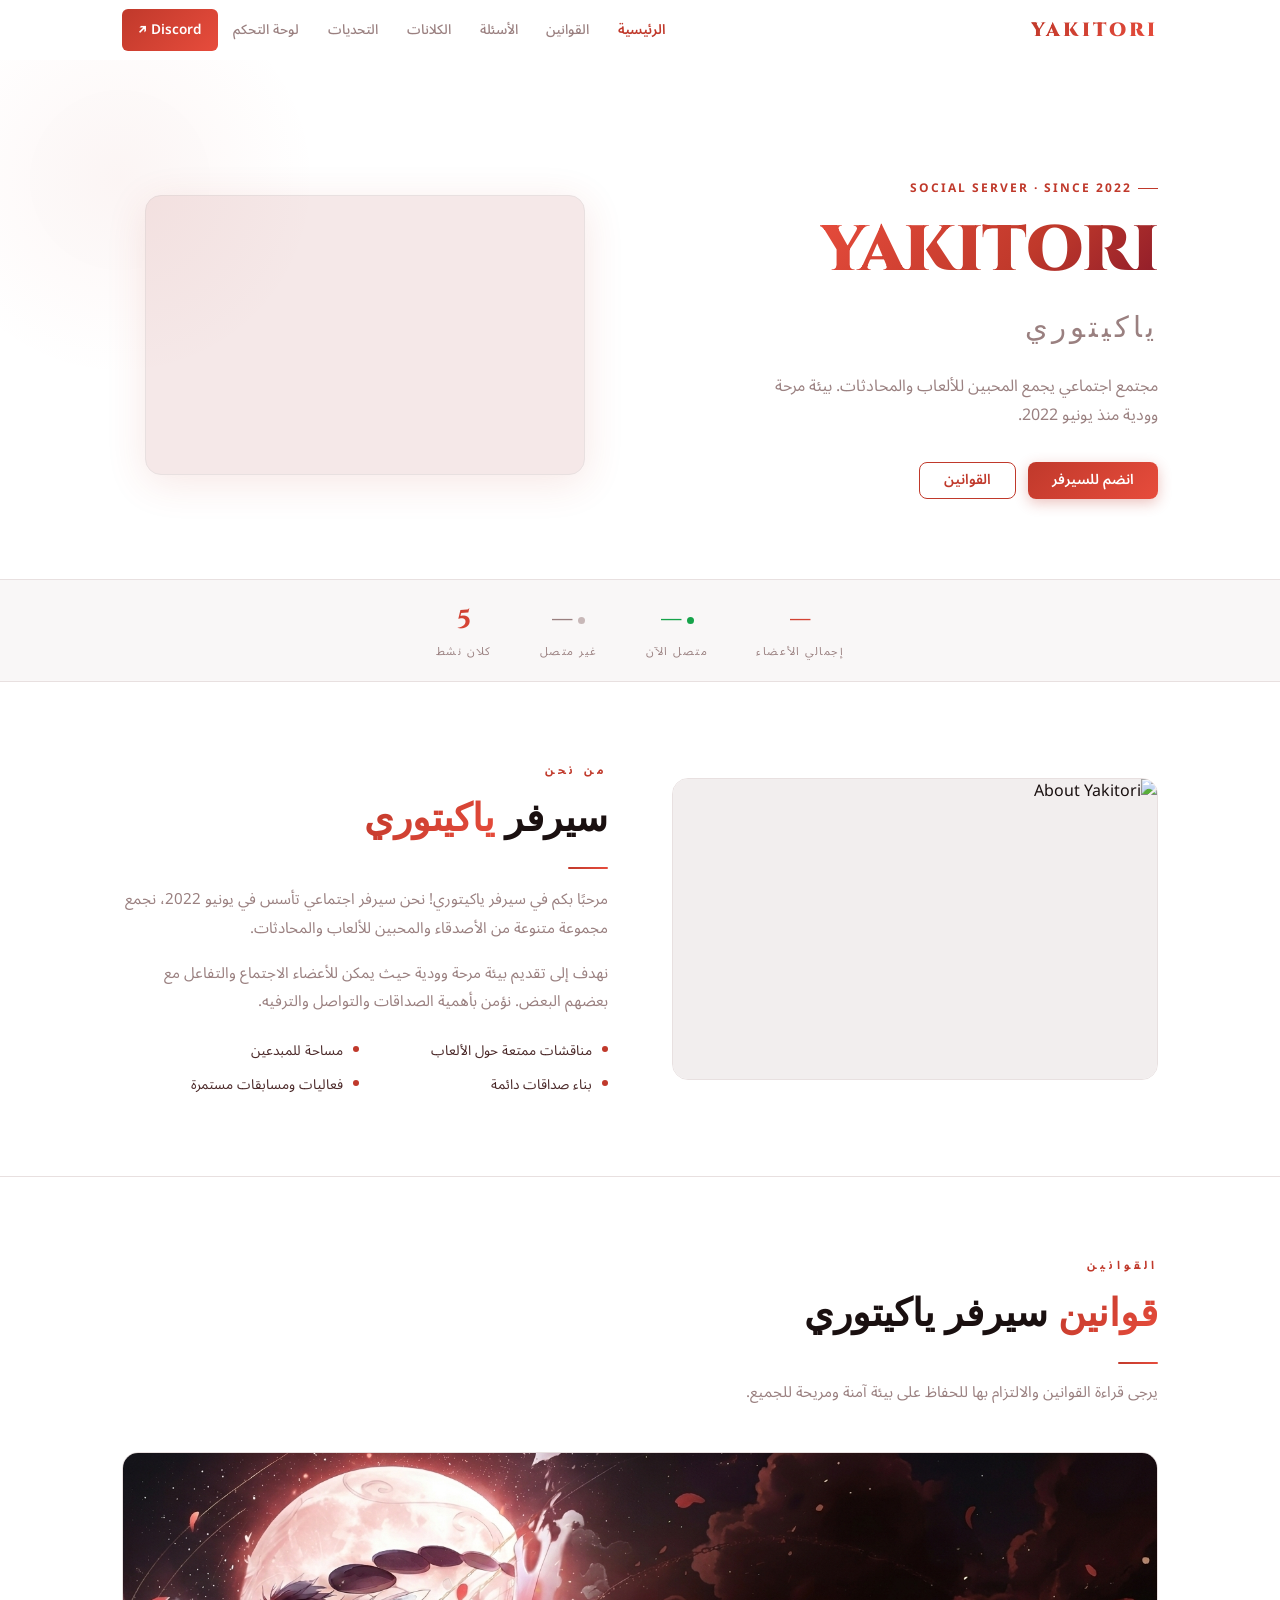
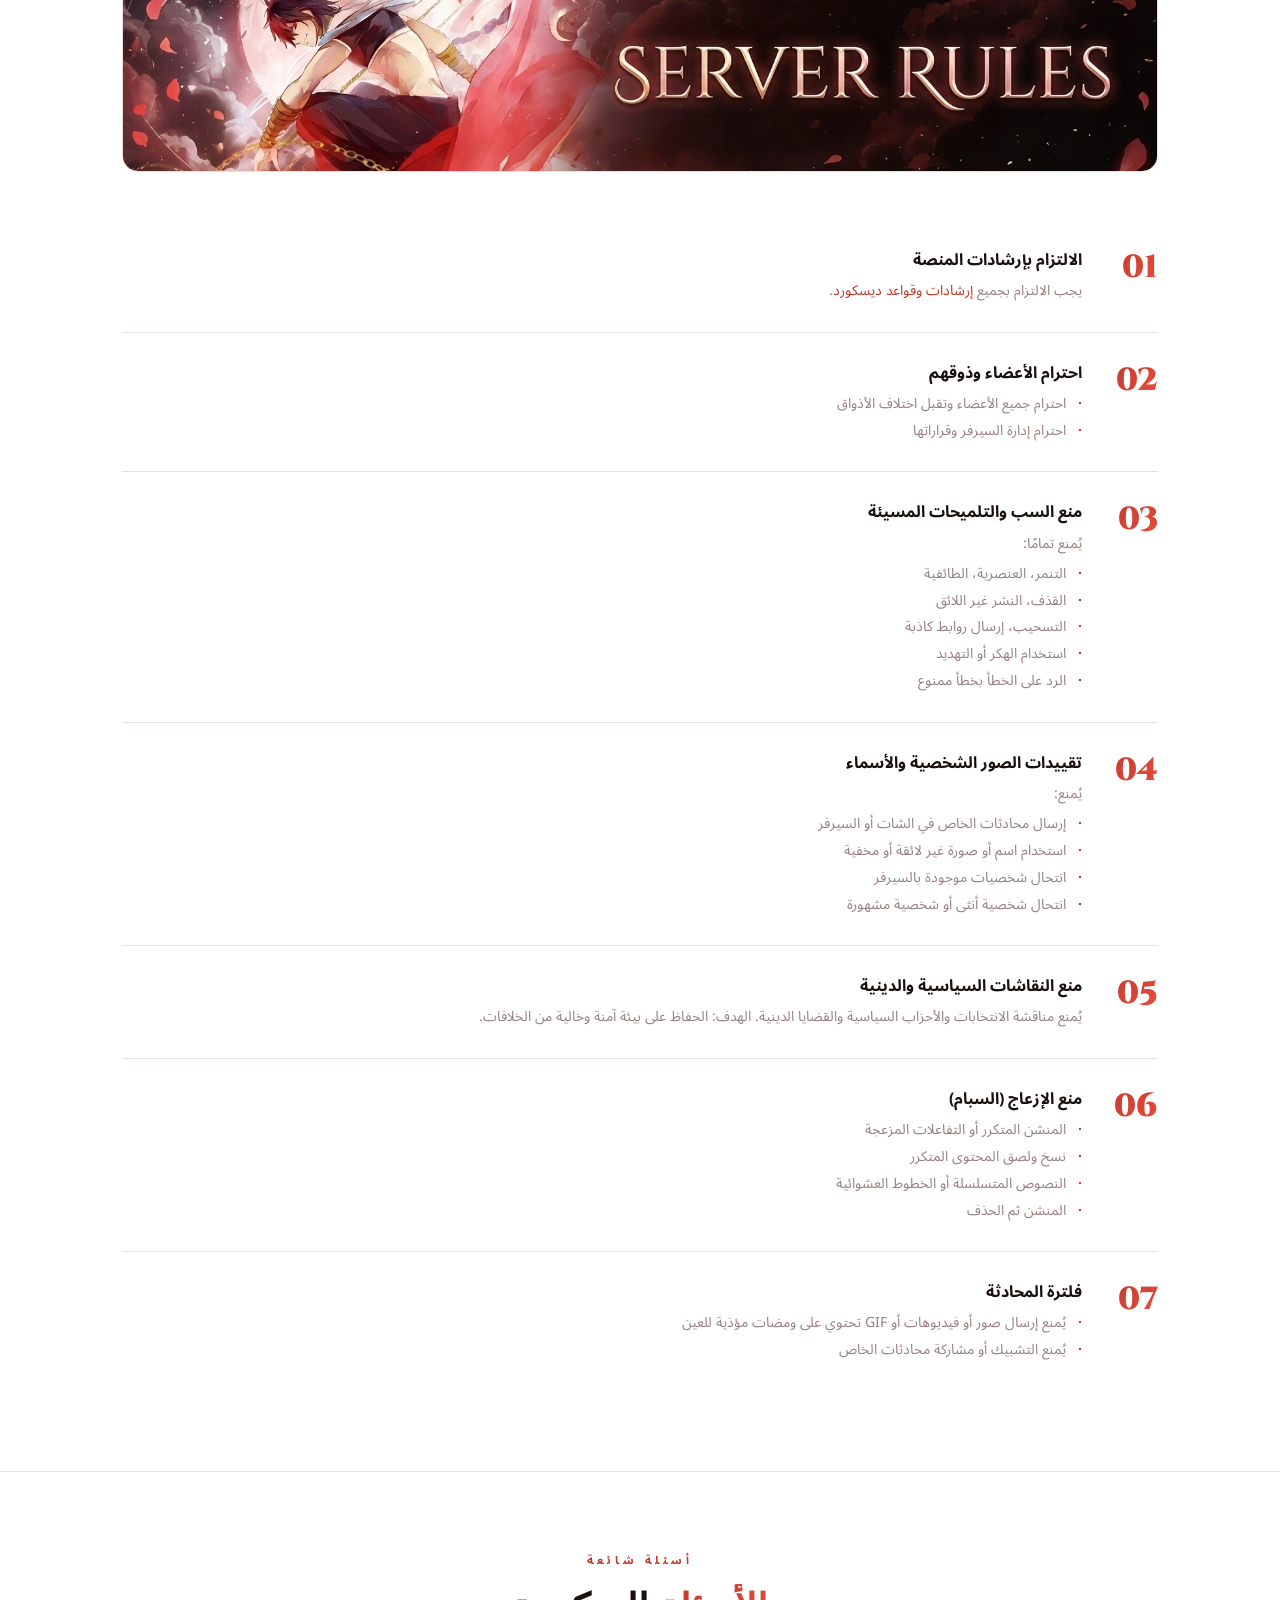
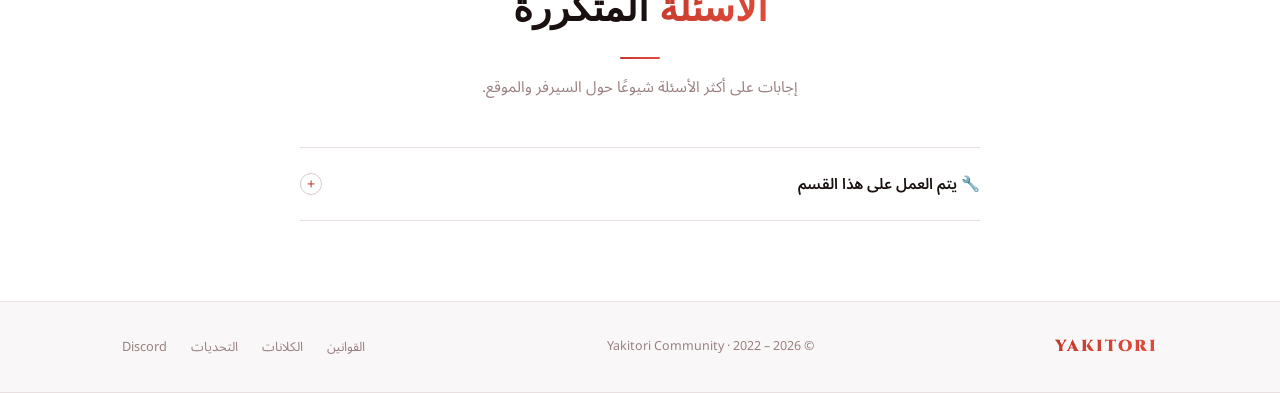
==== commit c39c6c76: "Update index.html" ====
--- a/index.html
+++ b/index.html
@@ -19,20 +19,20 @@
       <li><a href="clans.html">الكلانات</a></li>
       <li><a href="challenges.html">التحديات</a></li>
       <li><a href="dashboard.html">لوحة التحكم</a></li>
-      <li><a href="#" class="nav-discord">Discord ↗</a></li>
+      <li><a href="https://discord.gg/yka" class="nav-discord">Discord ↗</a></li>
     </ul>
     <button class="nav-menu-btn" onclick="toggleMobileNav()">☰</button>
   </div>
-  <div class="nav-mobile" id="mobileNav">
+<div class="nav-mobile" id="mobileNav">
     <a href="index.html">الرئيسية</a>
     <a href="index.html#rules">القوانين</a>
     <a href="index.html#faq">الأسئلة</a>
     <a href="clans.html">الكلانات</a>
     <a href="challenges.html">التحديات</a>
     <a href="dashboard.html">لوحة التحكم</a>
-    <a href="#">Discord ↗</a>
-  </div>
-</nav>
+    <!-- احذف وسم الـ li هنا وابقِ على الـ a فقط -->
+    <a href="https://discord.gg/yka" class="nav-discord">Discord ↗</a>
+</div>
 
 <!-- HERO -->
 <section class="hero">
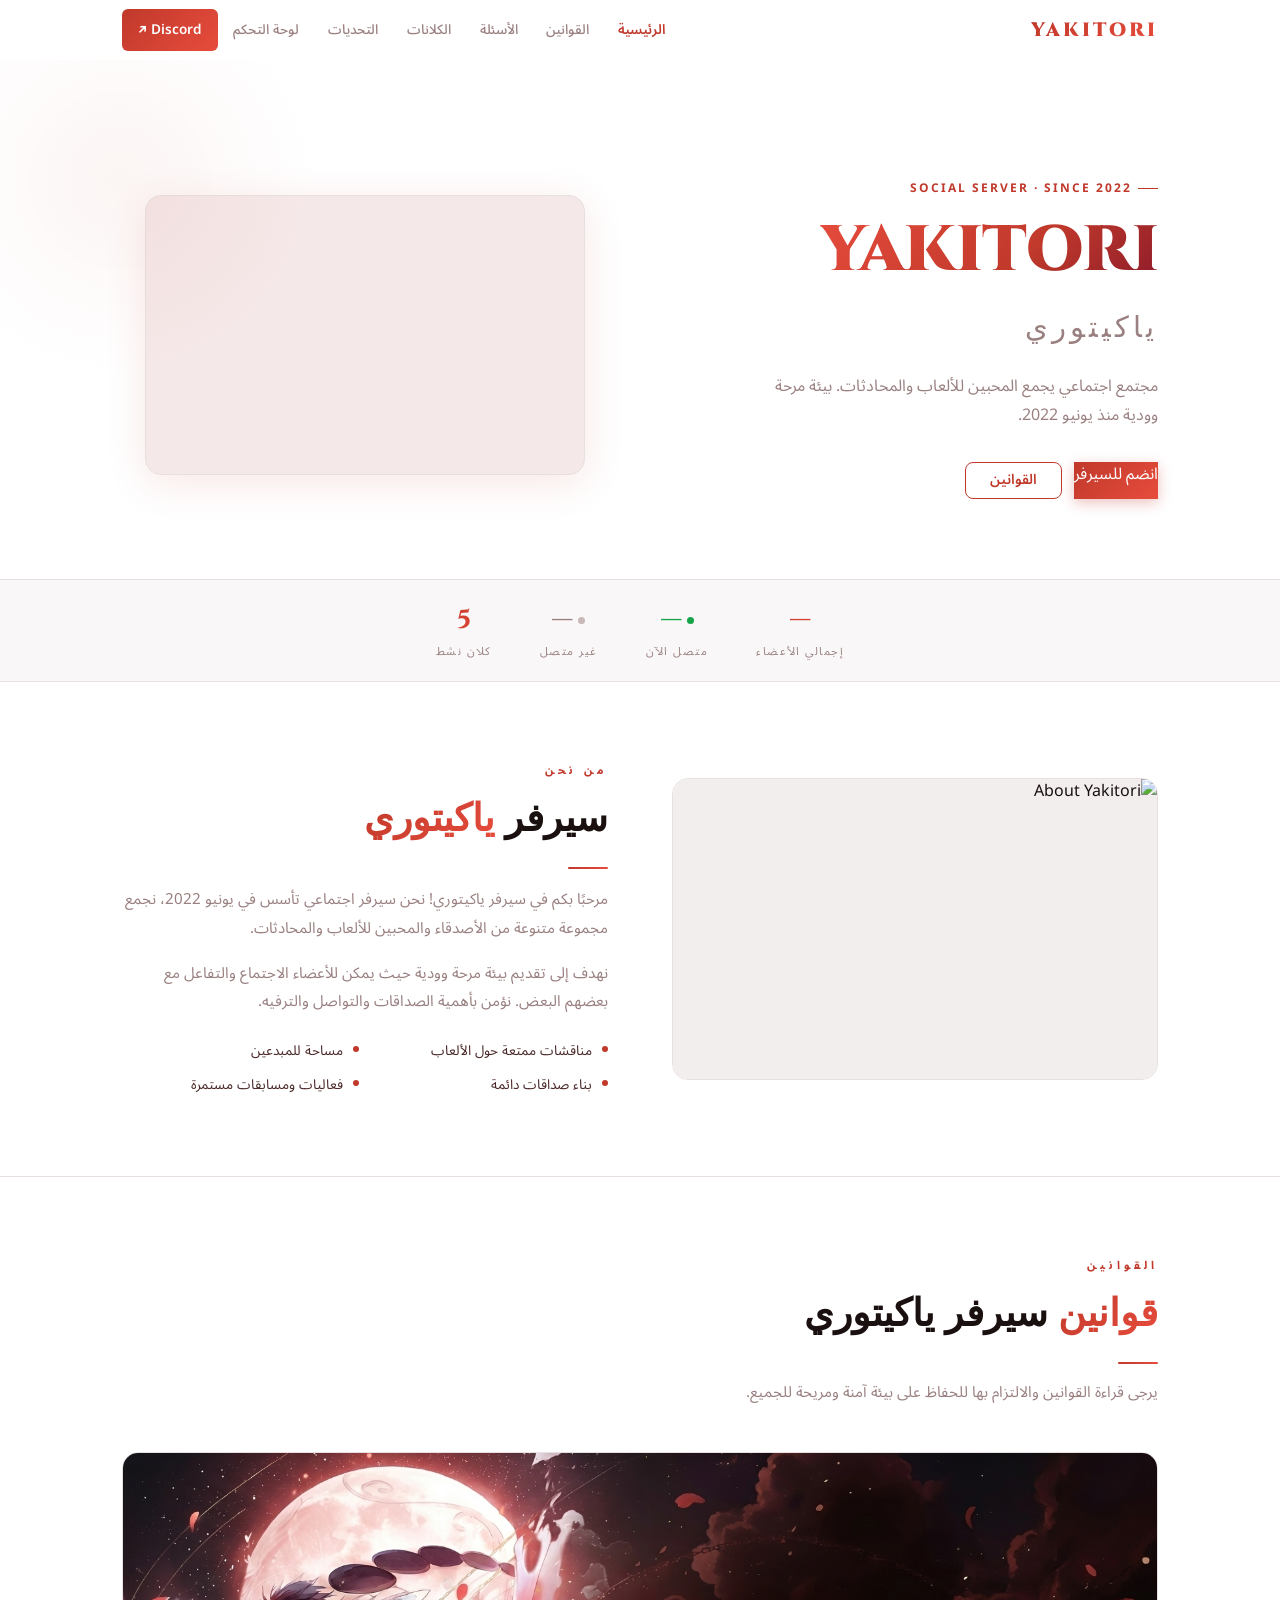
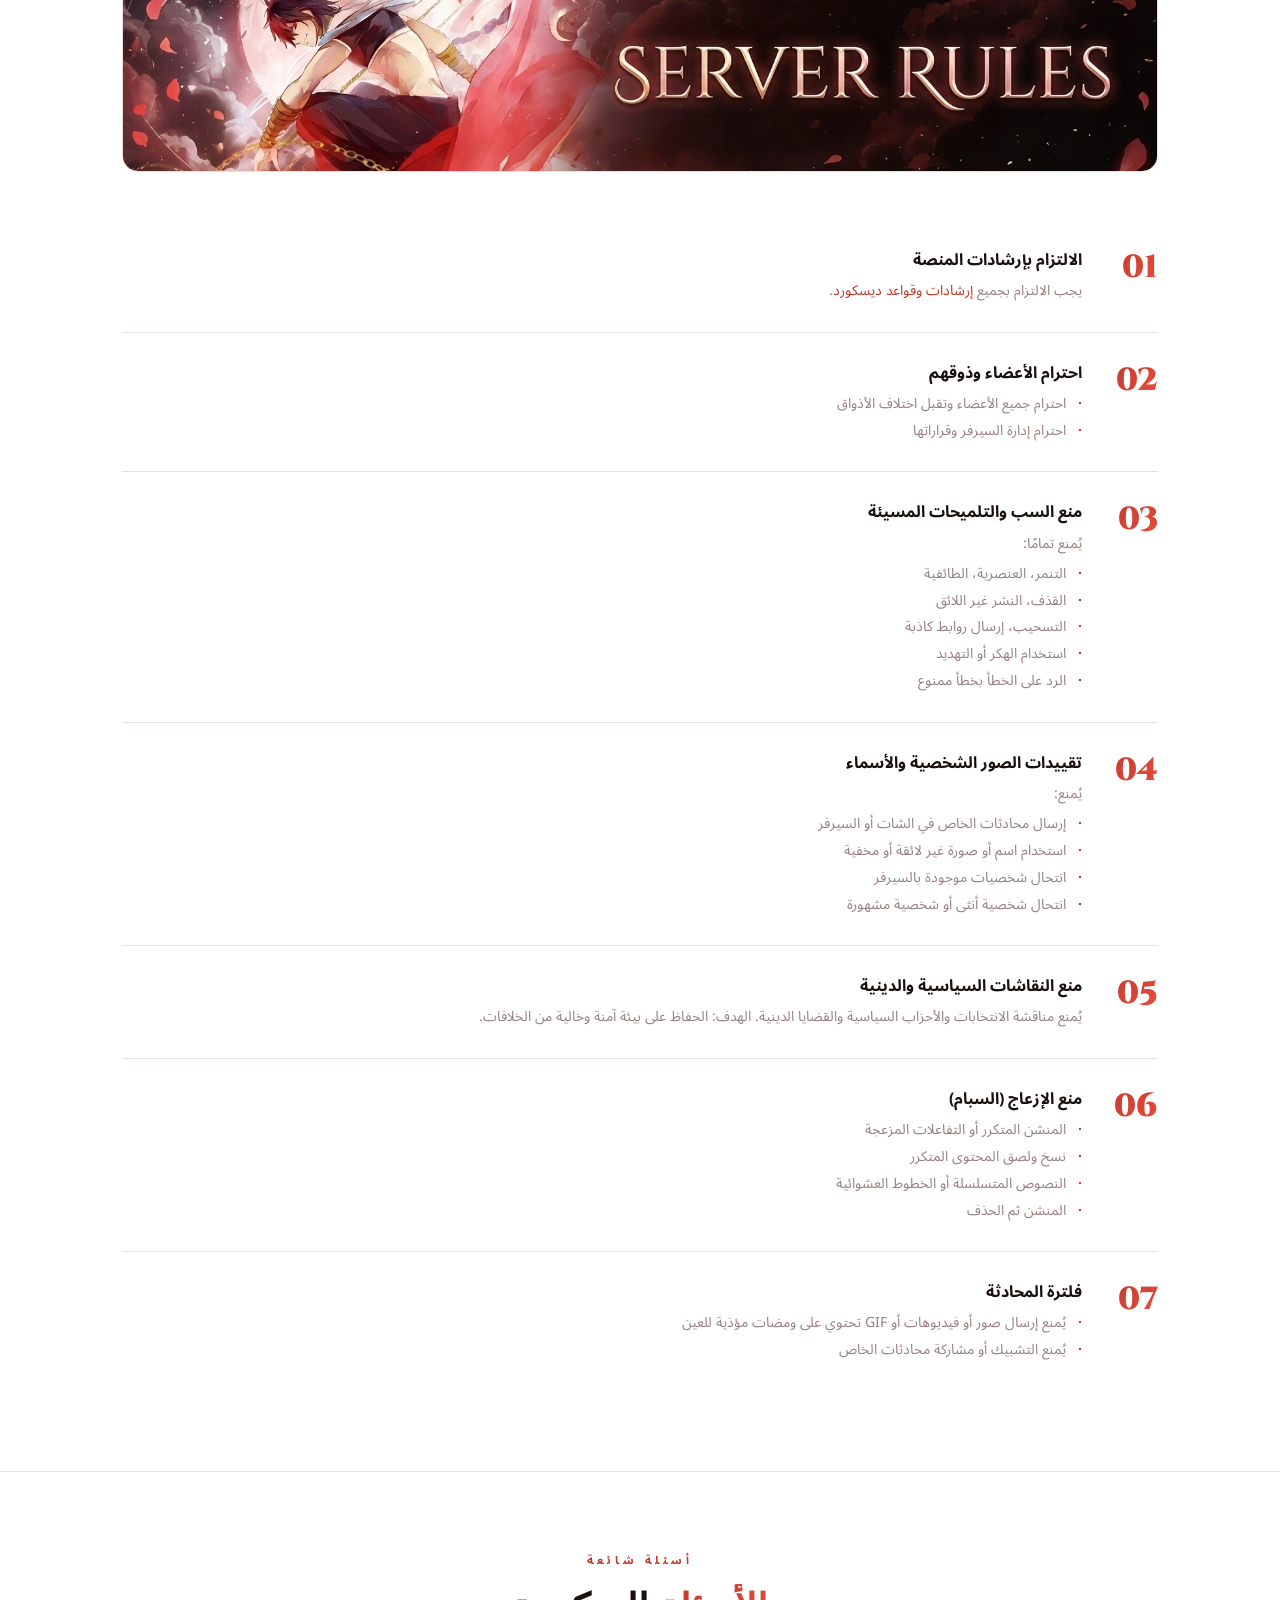
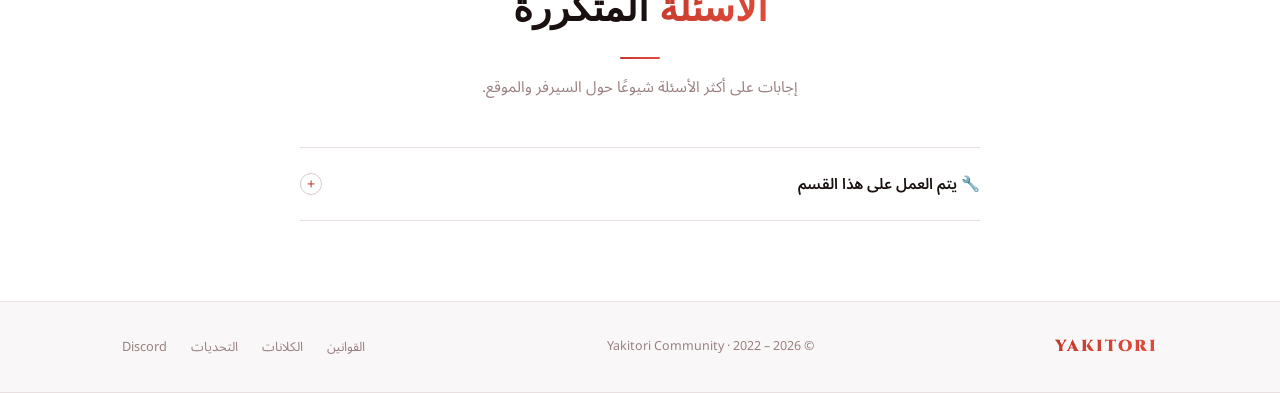
==== commit 90c80b3b: "Update index.html" ====
--- a/index.html
+++ b/index.html
@@ -45,7 +45,7 @@
       </h1>
       <p class="hero-desc">مجتمع اجتماعي يجمع المحبين للألعاب والمحادثات. بيئة مرحة وودية منذ يونيو 2022.</p>
       <div class="hero-btns">
-        <a href="#" class="btn btn-primary">انضم للسيرفر</a>
+        <a href="https://discord.gg/yka" class="btn-primary">انضم للسيرفر</a>
         <a href="index.html#rules" class="btn btn-outline">القوانين</a>
       </div>
     </div>
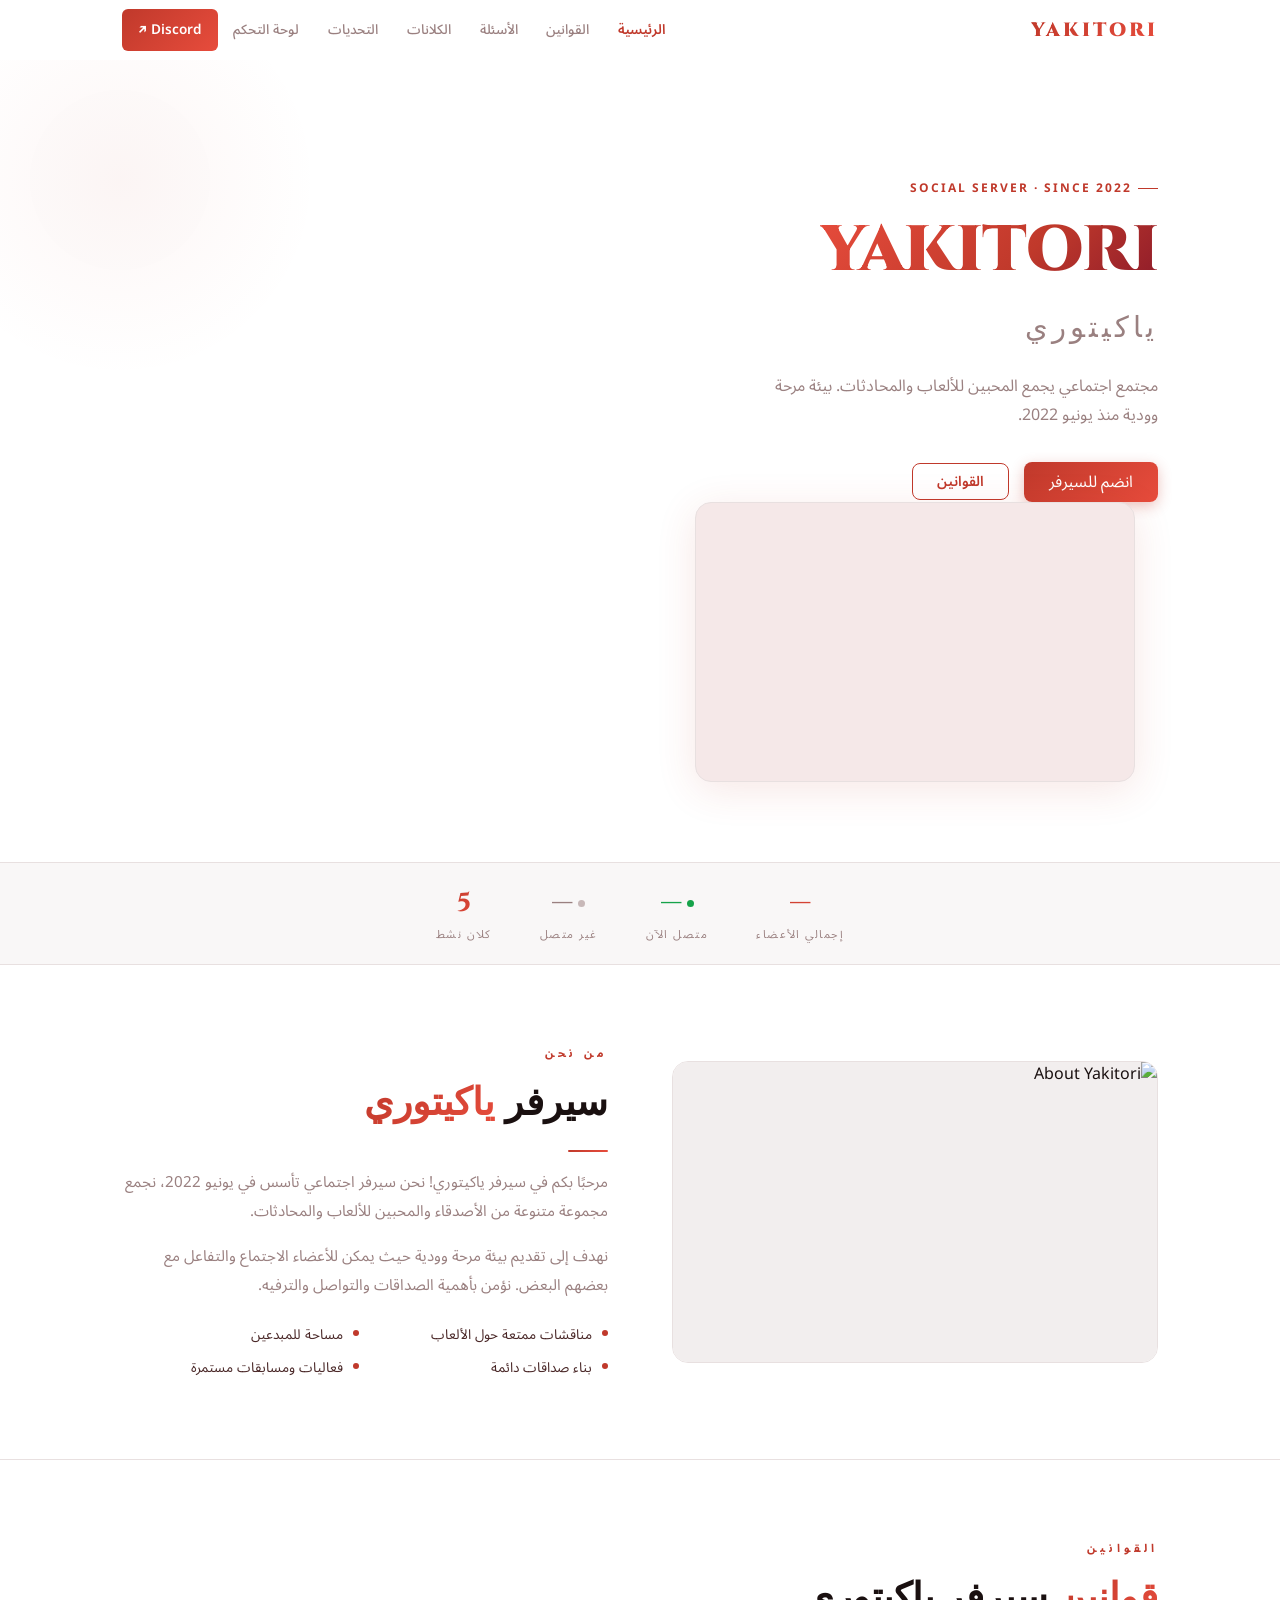
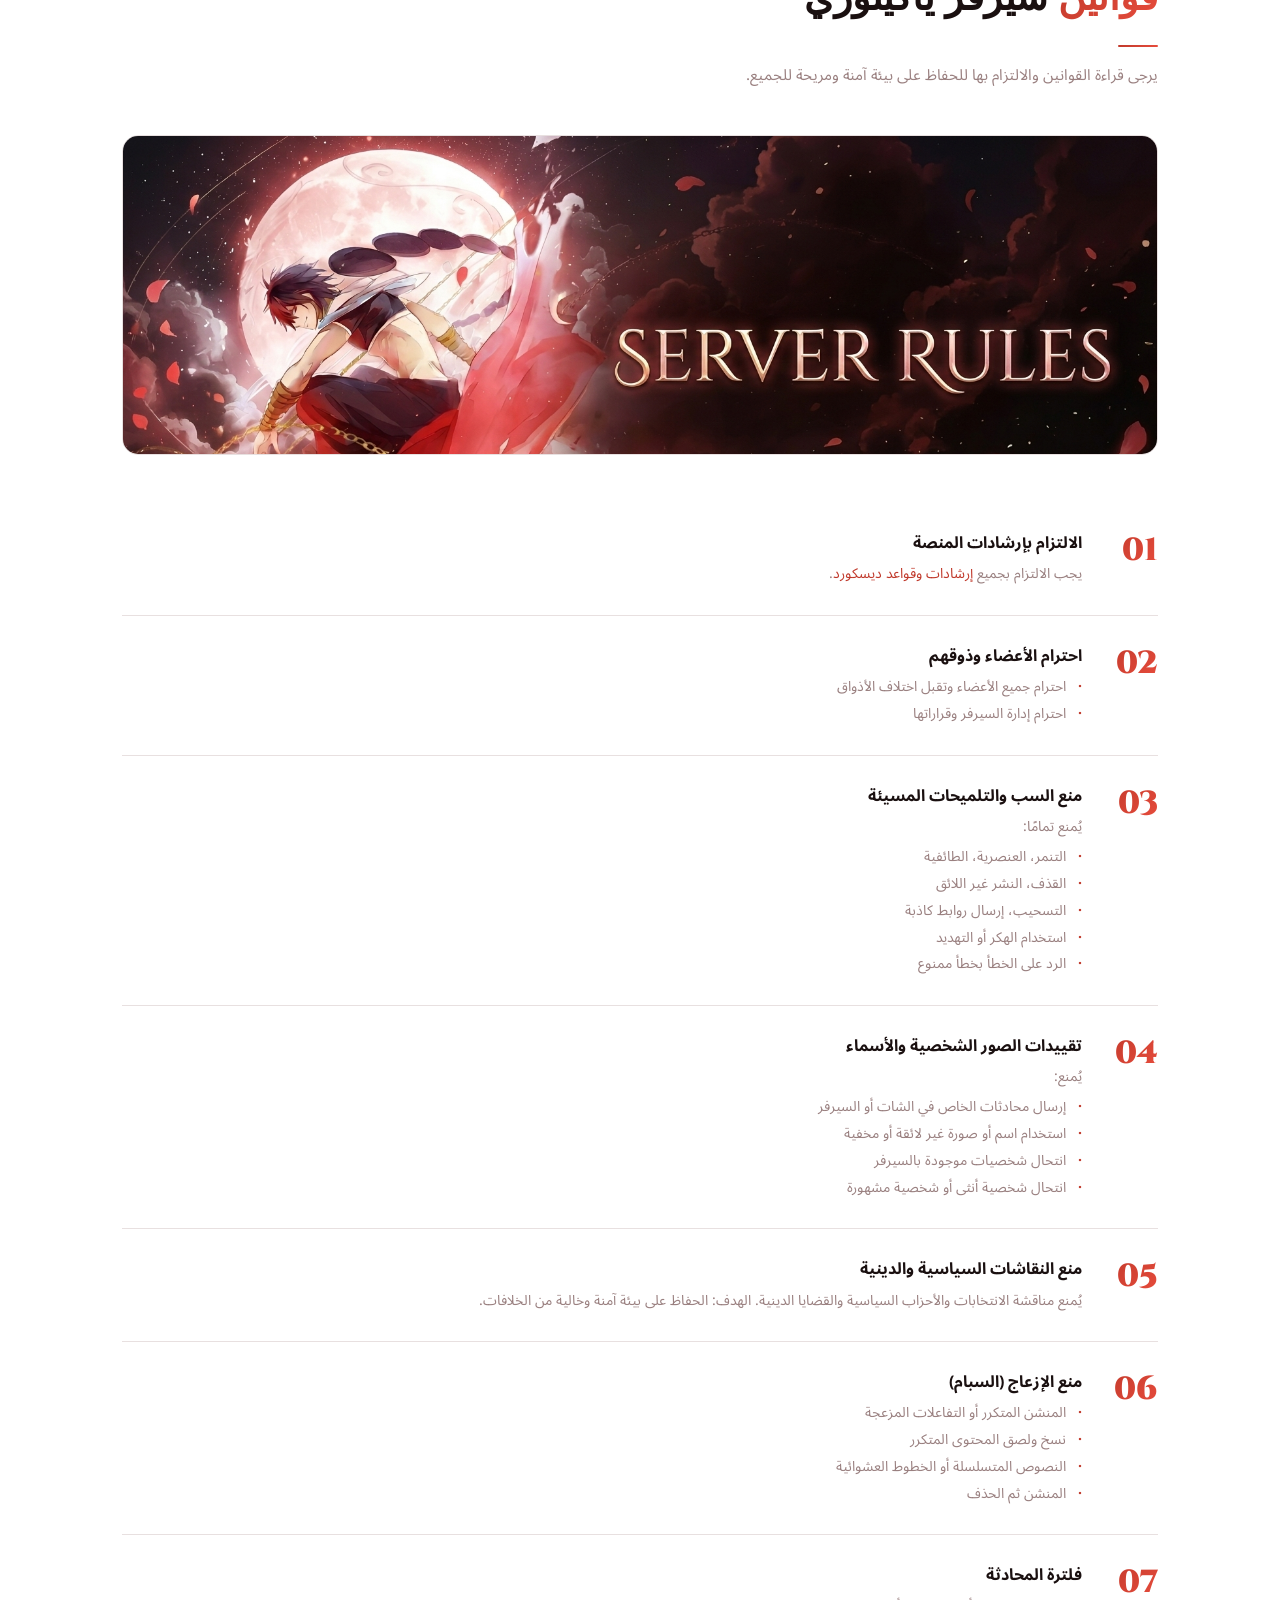
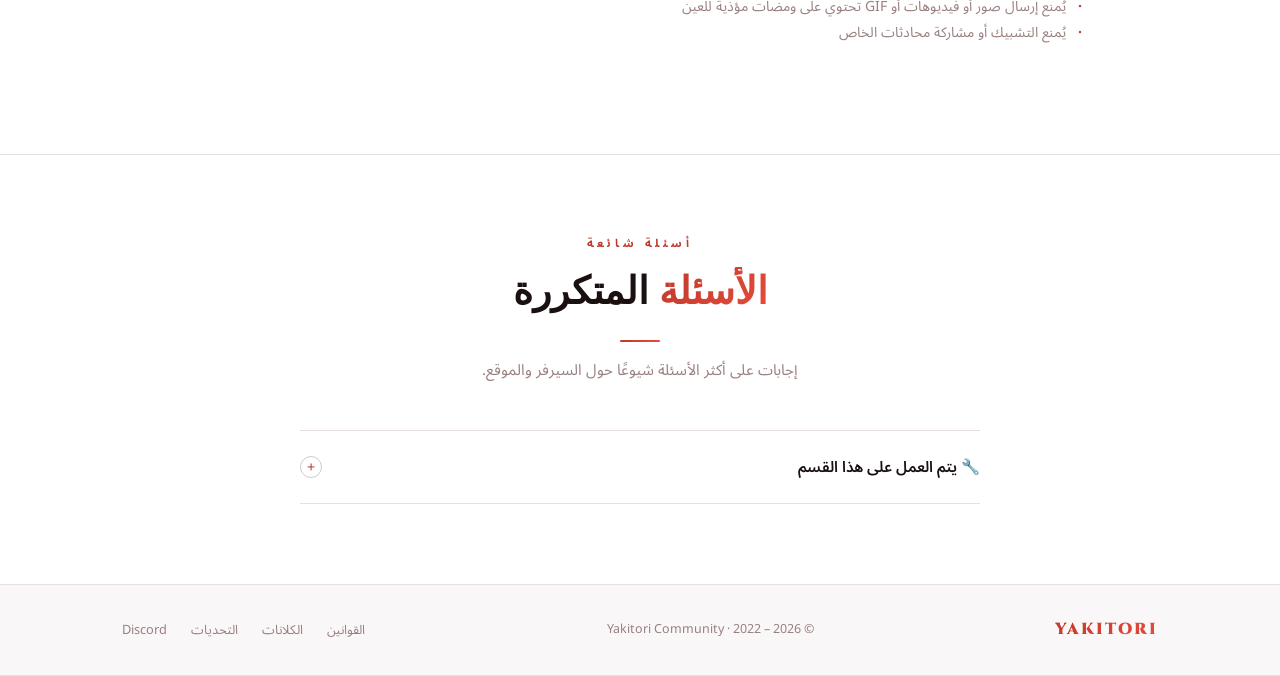
==== commit e49011ee: "Update index.html" ====
--- a/index.html
+++ b/index.html
@@ -44,11 +44,16 @@
         <span style="font-size:.45em;font-weight:400;letter-spacing:4px;color:var(--muted)">ياكيتوري</span>
       </h1>
       <p class="hero-desc">مجتمع اجتماعي يجمع المحبين للألعاب والمحادثات. بيئة مرحة وودية منذ يونيو 2022.</p>
-      <div class="hero-btns">
-        <a href="https://discord.gg/yka" class="btn-primary">انضم للسيرفر</a>
-        <a href="index.html#rules" class="btn btn-outline">القوانين</a>
-      </div>
-    </div>
+      <div class="hero-btns" style="display: flex; gap: 15px; align-items: center;">
+  <!-- زر انضم للسيرفر بتنسيق يدوي لإصلاح الشكل -->
+  <a href="https://discord.gg/yka" 
+     class="btn-primary" 
+     style="display: inline-block; padding: 12px 25px; text-decoration: none; border-radius: 8px; white-space: nowrap; line-height: 1; text-align: center;">
+     انضم للسيرفر
+  </a>
+  
+  <a href="index.html#rules" class="btn btn-outline">القوانين</a>
+</div>
     <div class="hero-visual">
       <div class="hero-img-wrap">
         <img src="assets/server-rules-banner.webp" alt="Yakitori" onerror="this.style.display='none';this.parentElement.style.background='var(--red-dim)';this.parentElement.style.minHeight='280px'">
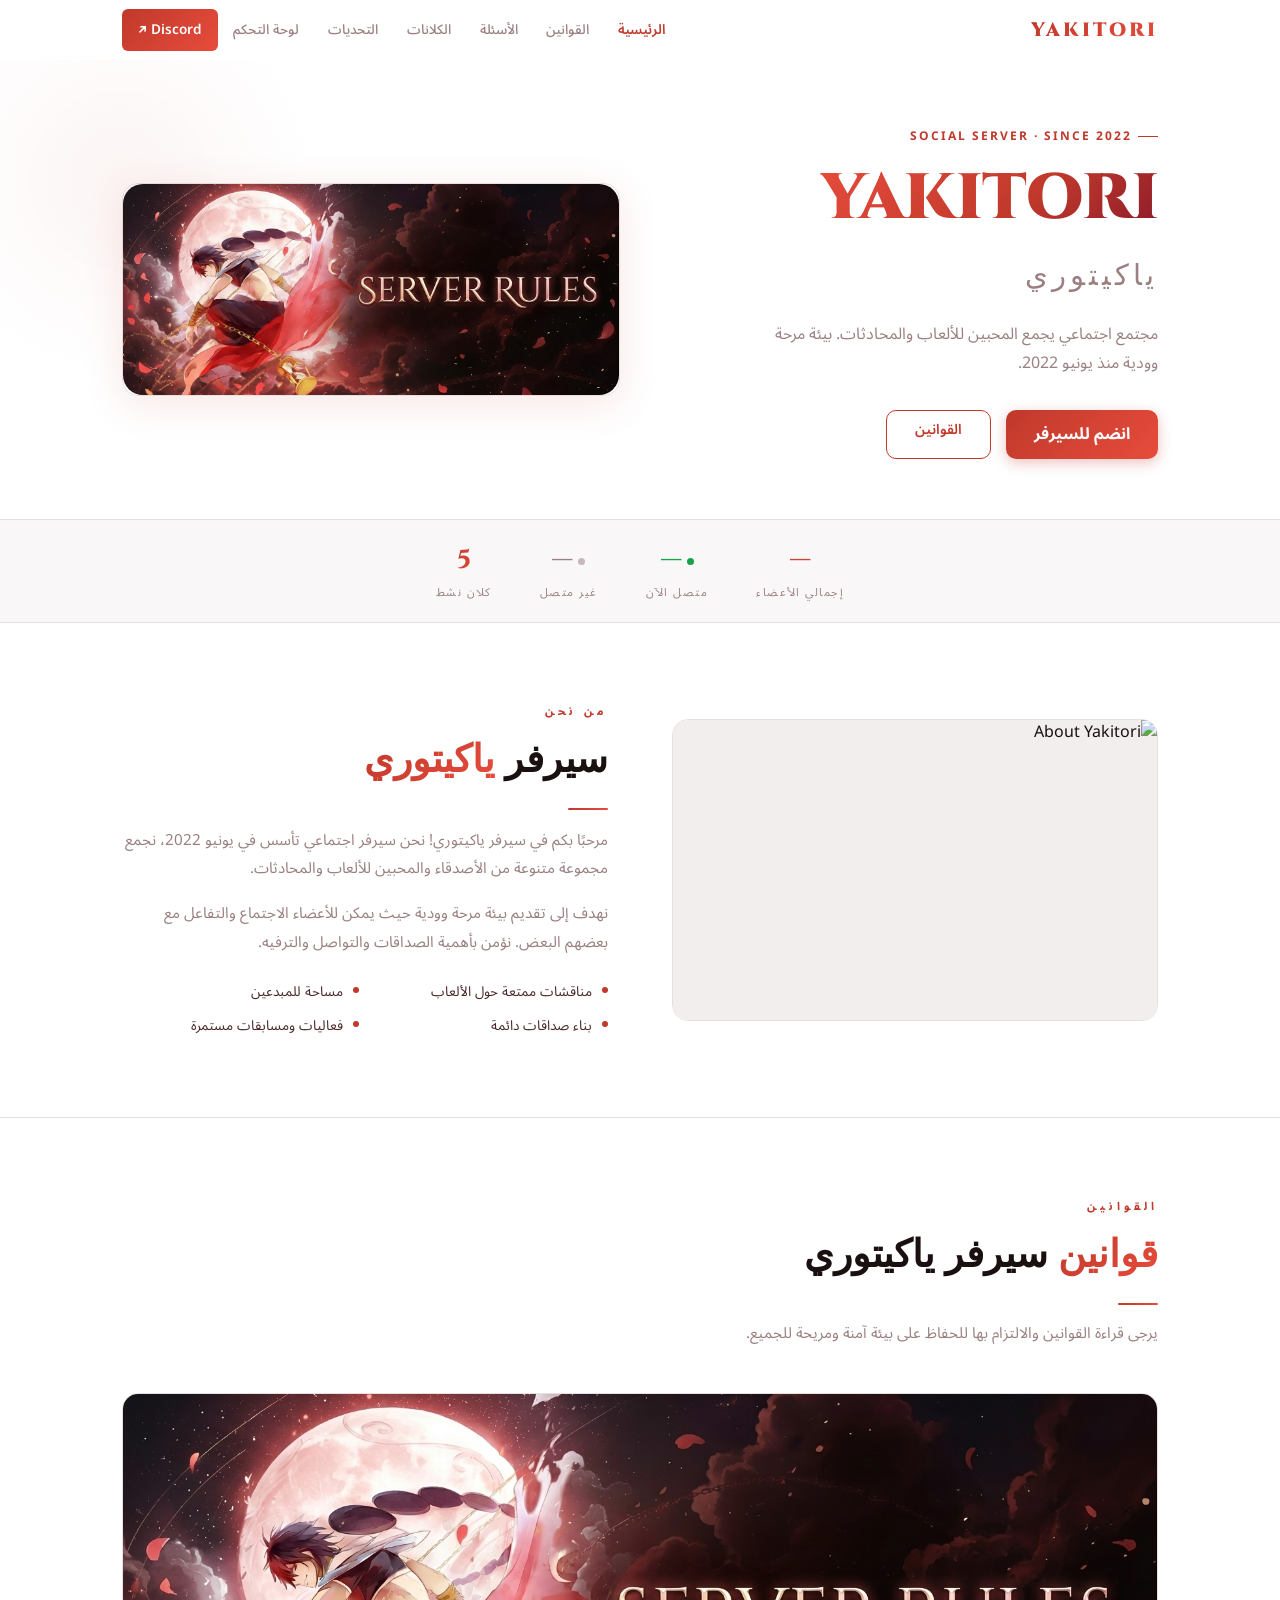
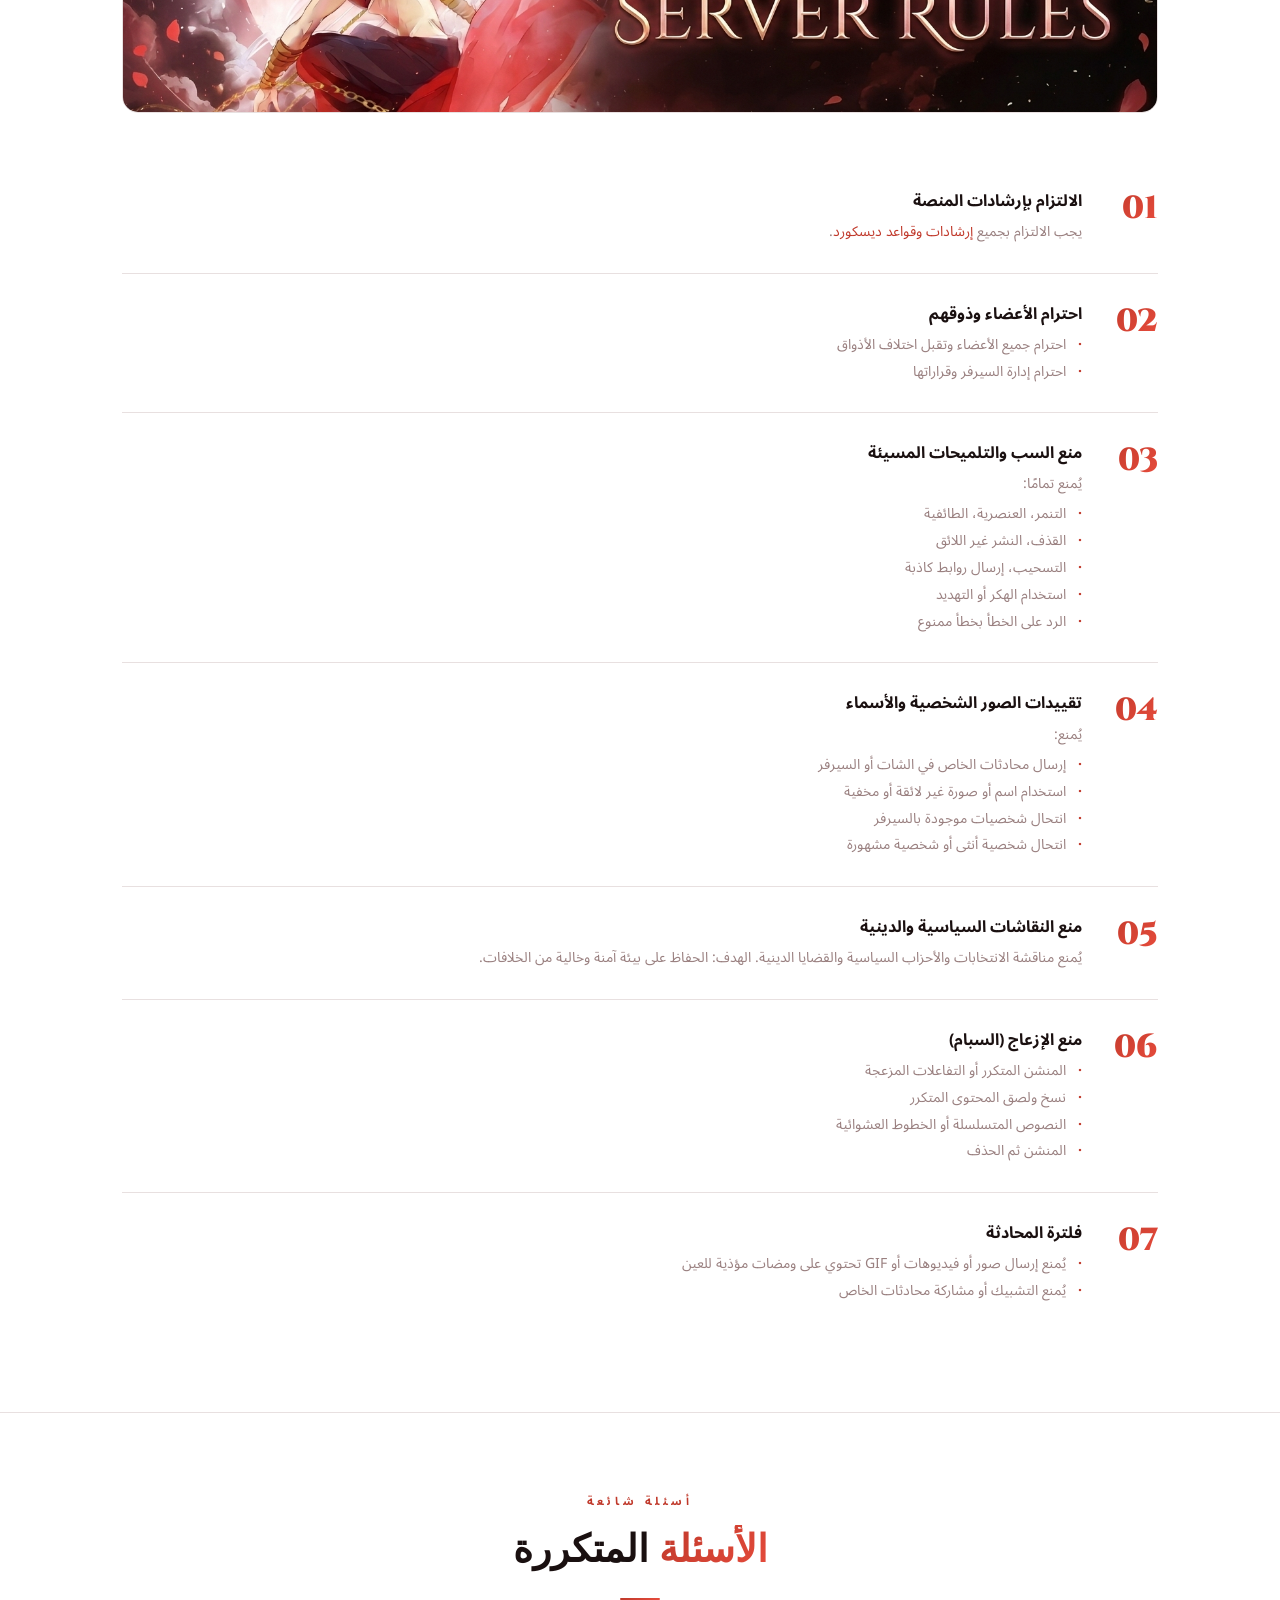
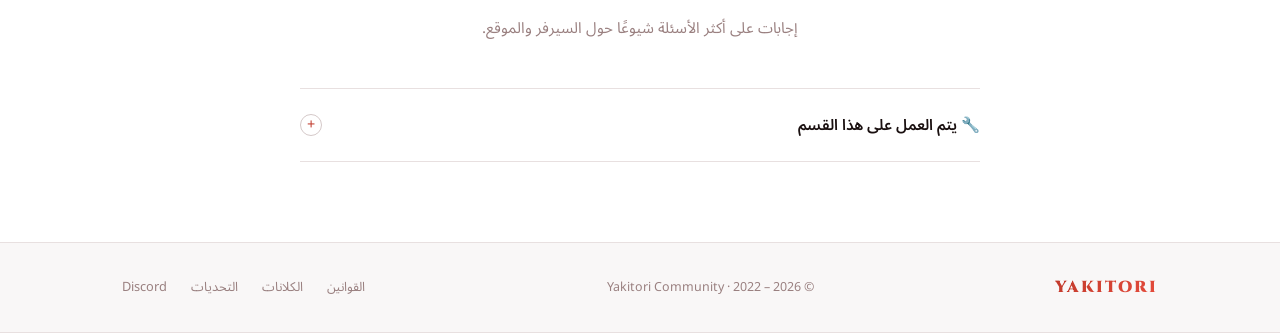
==== commit 3f8381a7: "Update index.html" ====
--- a/index.html
+++ b/index.html
@@ -35,30 +35,40 @@
 </div>
 
 <!-- HERO -->
-<section class="hero">
-  <div class="hero-inner">
-    <div class="hero-text">
+<section class="hero" style="padding: 60px 0;">
+  <div class="hero-inner" style="display: flex; align-items: center; justify-content: space-between; gap: 40px; flex-wrap: nowrap;">
+    
+    <div class="hero-text" style="flex: 1; min-width: 300px;">
       <div class="hero-tag">Social Server · Since 2022</div>
       <h1>
         <span class="grad">YAKITORI</span><br>
         <span style="font-size:.45em;font-weight:400;letter-spacing:4px;color:var(--muted)">ياكيتوري</span>
       </h1>
       <p class="hero-desc">مجتمع اجتماعي يجمع المحبين للألعاب والمحادثات. بيئة مرحة وودية منذ يونيو 2022.</p>
-      <div class="hero-btns" style="display: flex; gap: 15px; align-items: center;">
-  <!-- زر انضم للسيرفر بتنسيق يدوي لإصلاح الشكل -->
-  <a href="https://discord.gg/yka" 
-     class="btn-primary" 
-     style="display: inline-block; padding: 12px 25px; text-decoration: none; border-radius: 8px; white-space: nowrap; line-height: 1; text-align: center;">
-     انضم للسيرفر
-  </a>
-  
-  <a href="index.html#rules" class="btn btn-outline">القوانين</a>
-</div>
-    <div class="hero-visual">
-      <div class="hero-img-wrap">
-        <img src="assets/server-rules-banner.webp" alt="Yakitori" onerror="this.style.display='none';this.parentElement.style.background='var(--red-dim)';this.parentElement.style.minHeight='280px'">
-      </div>
-    </div>
+      
+      <div class="hero-btns" style="display: flex; gap: 15px; margin-top: 20px;">
+        <a href="https://discord.gg/yka" 
+           class="btn-primary" 
+           style="display: inline-block; padding: 12px 28px; text-decoration: none; border-radius: 10px; white-space: nowrap; font-weight: bold;">
+           انضم للسيرفر
+        </a>
+        <a href="index.html#rules" 
+           class="btn btn-outline" 
+           style="display: inline-block; padding: 12px 28px; text-decoration: none; border-radius: 10px; white-space: nowrap;">
+           القوانين
+        </a>
+      </div>
+    </div>
+
+    <div class="hero-visual" style="flex: 1; display: flex; justify-content: center;">
+      <div class="hero-img-wrap" style="width: 100%; max-width: 500px;">
+        <img src="assets/img/server-rules-banner.webp" 
+             alt="Yakitori" 
+             style="width: 100%; height: auto; border-radius: 20px; display: block;"
+             onerror="this.style.display='none';this.parentElement.style.background='var(--red-dim)';this.parentElement.style.minHeight='280px'">
+      </div>
+    </div>
+
   </div>
 </section>
 
